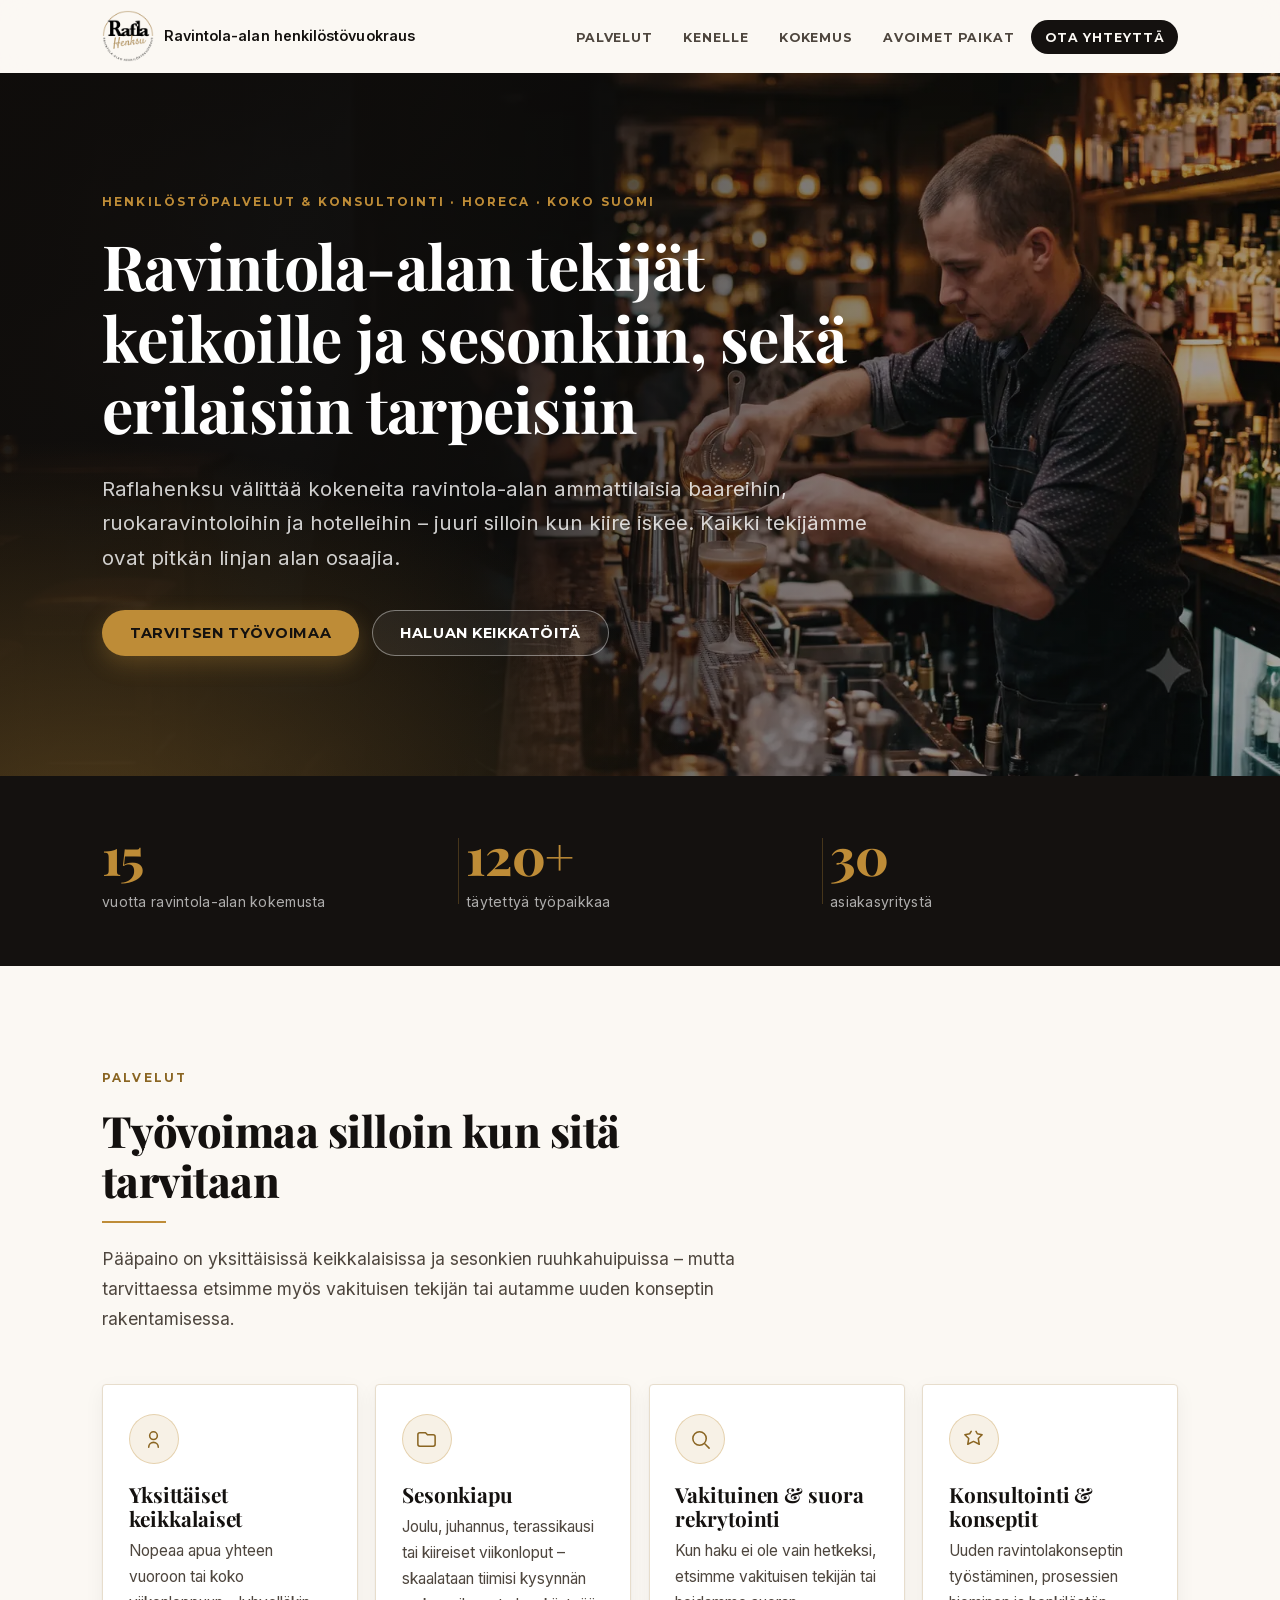
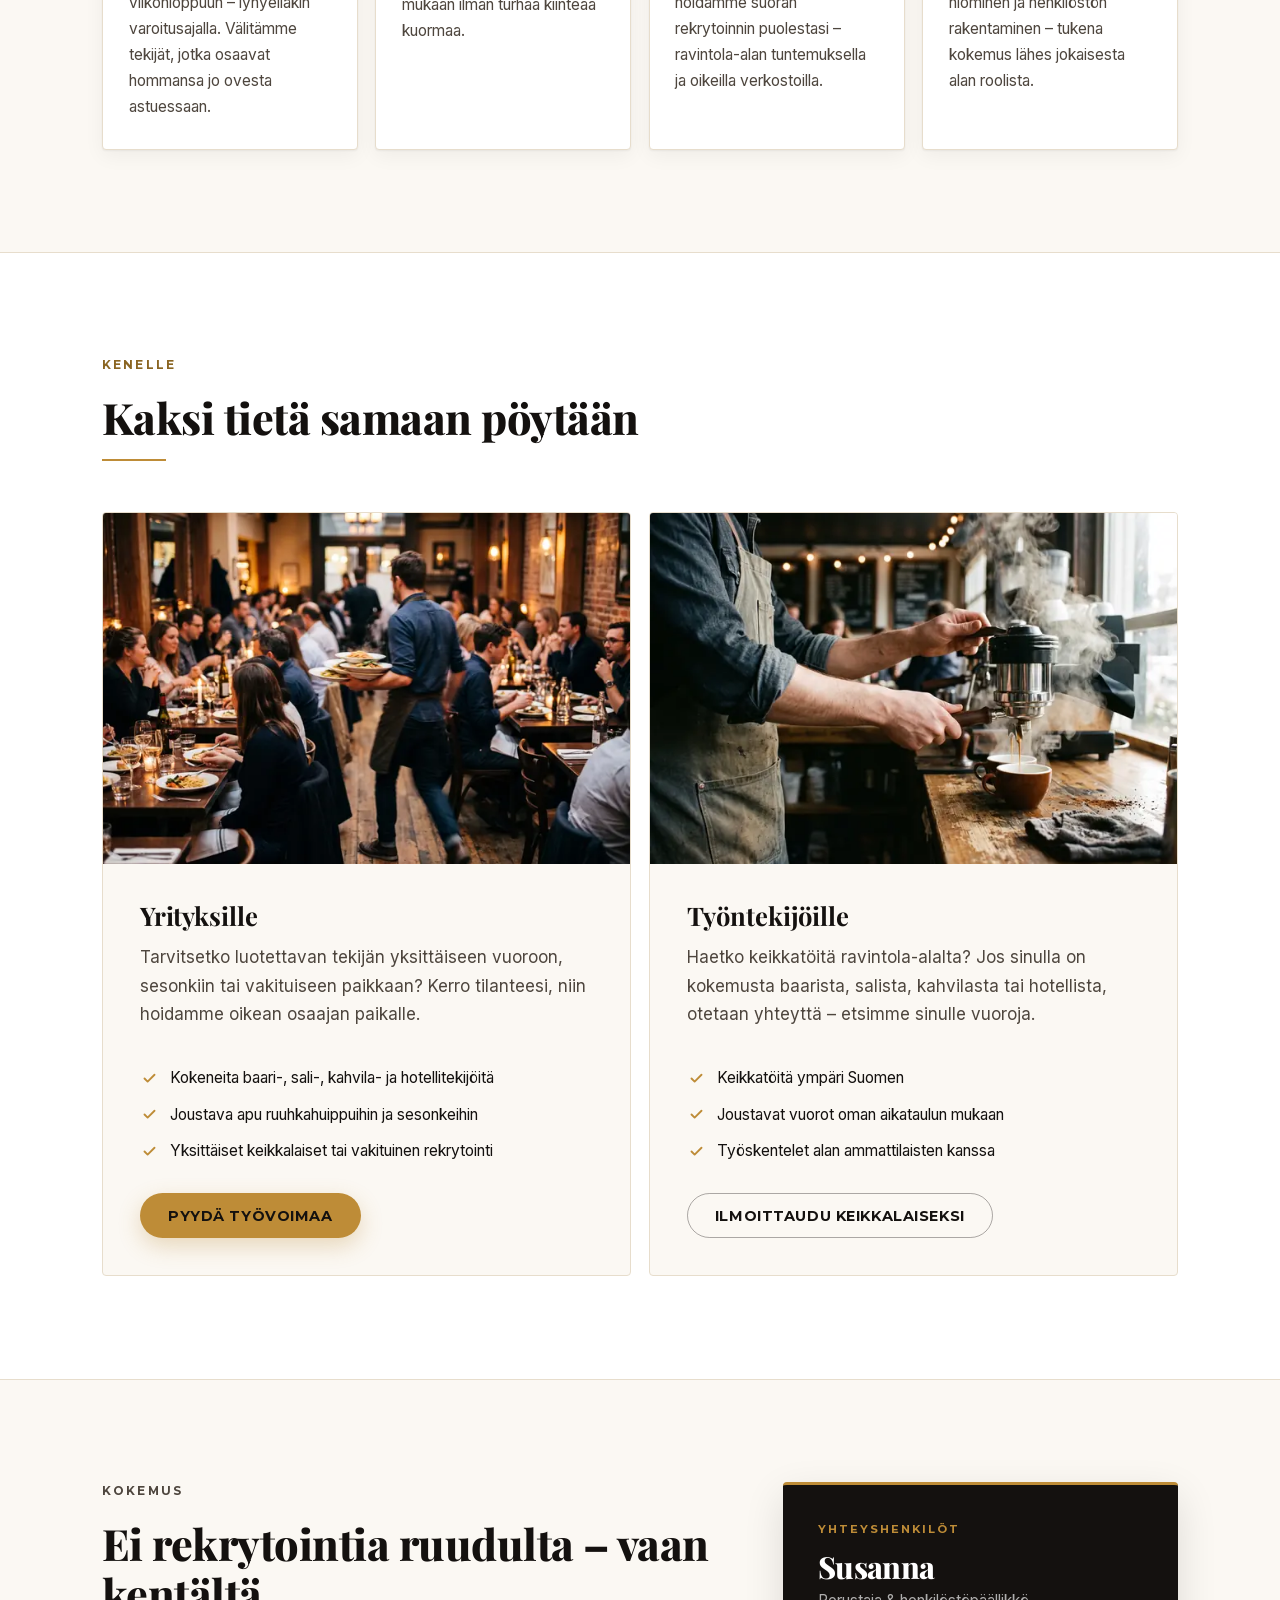
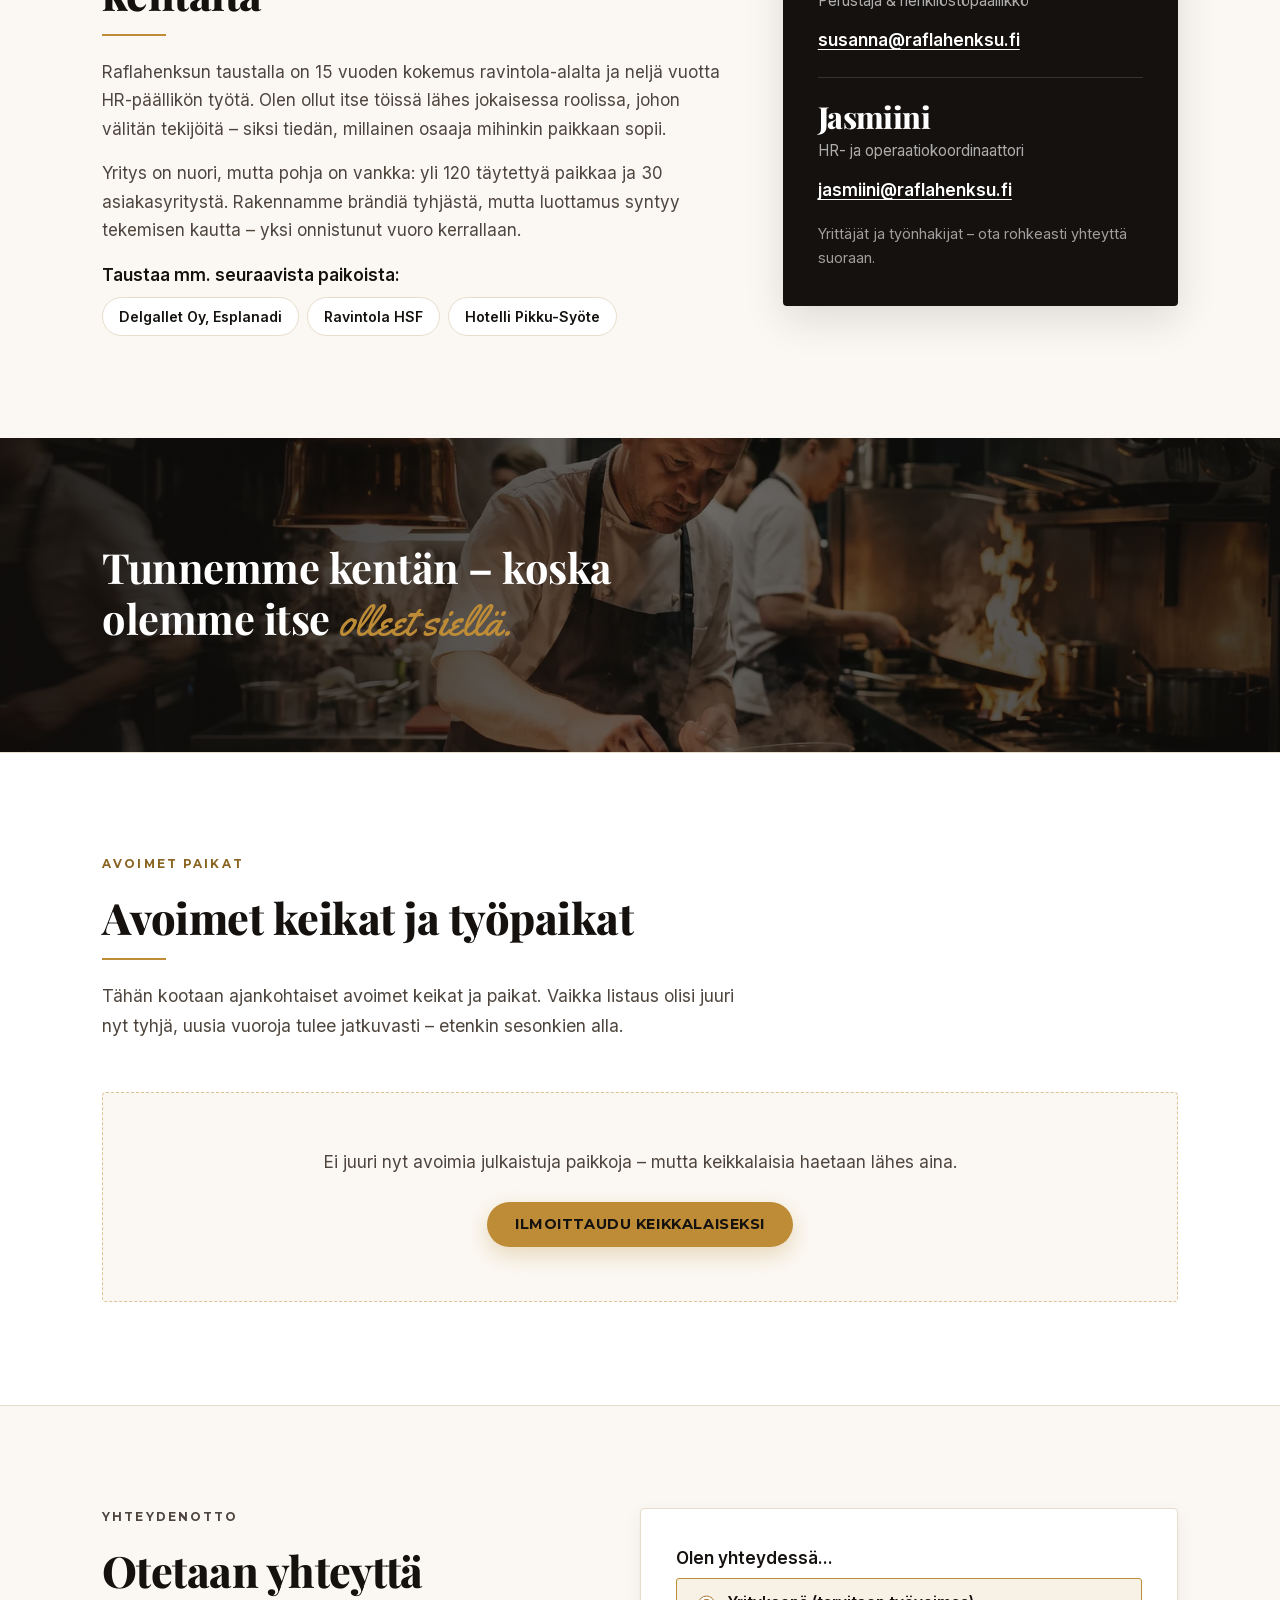
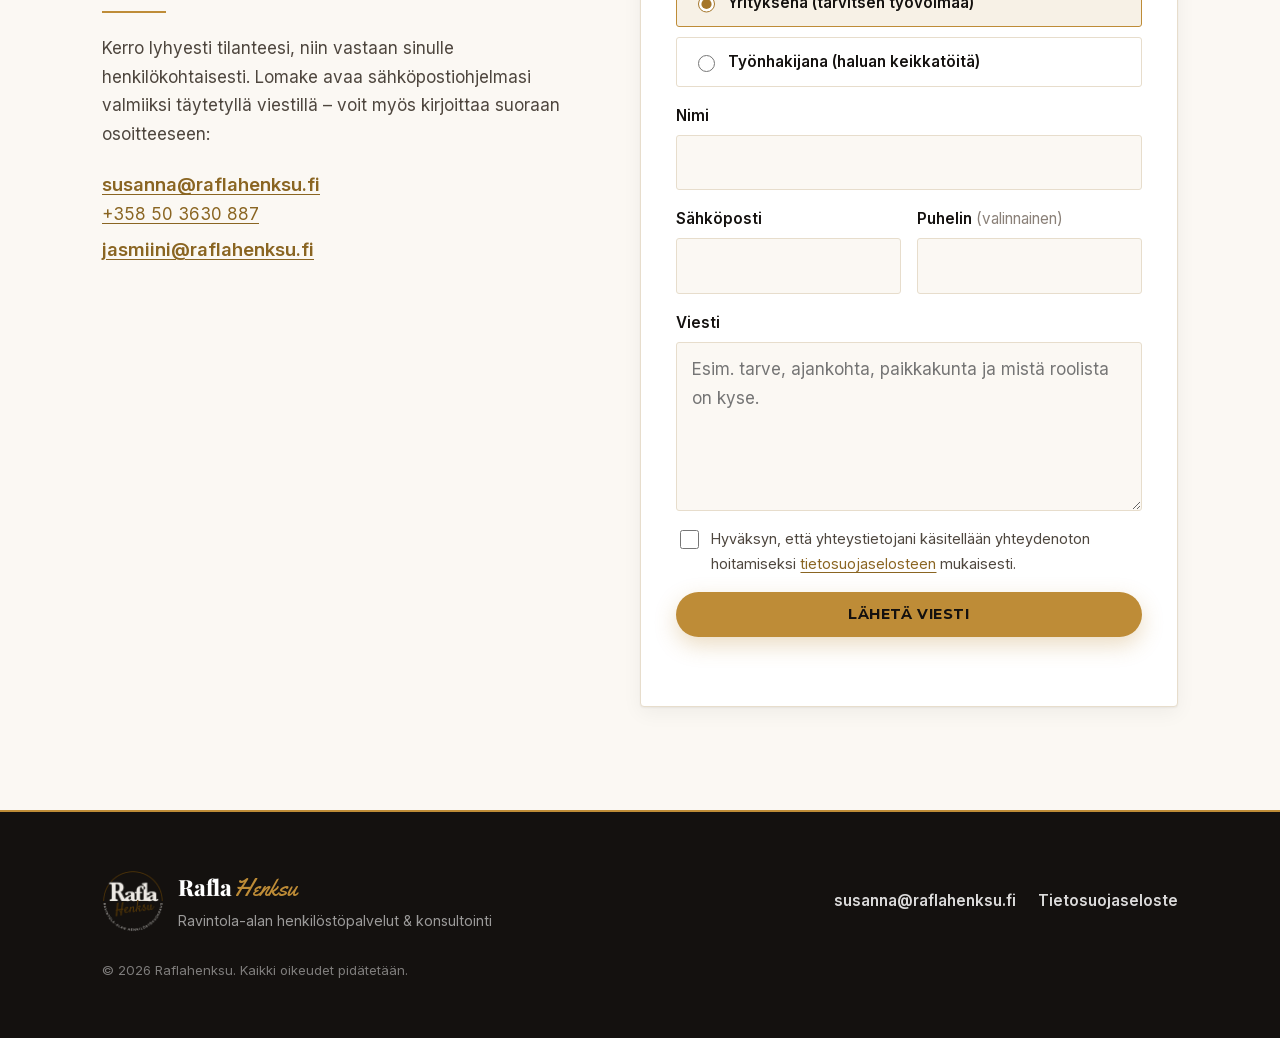
==== index.html @ aa23e07e "Raflahenksu-sivuston ensimmäinen julkaisu Staattinen yhden sivun sivusto: hero, palvelut, kohderyhmä" ====
<!DOCTYPE html>
<html lang="fi" class="no-js">
<head>
  <meta charset="utf-8">
  <meta name="viewport" content="width=device-width, initial-scale=1">
  <title>Raflahenksu – Ravintola-alan henkilöstöpalvelut ja konsultointi</title>
  <meta name="description" content="Raflahenksu välittää kokeneita ravintola-alan keikkalaisia baareihin, ruokaravintoloihin ja hotelleihin ympäri Suomen. Sesonkiapua, rekrytointia ja HORECA-konsultointia.">
  <meta name="theme-color" content="#14110F">
  <meta name="robots" content="noindex,nofollow">
  <link rel="canonical" href="https://raflahenksu.fi/">

  <!-- Open Graph -->
  <meta property="og:type" content="website">
  <meta property="og:locale" content="fi_FI">
  <meta property="og:site_name" content="Raflahenksu">
  <meta property="og:title" content="Raflahenksu – Ravintola-alan henkilöstöpalvelut ja konsultointi">
  <meta property="og:description" content="Kokeneita ravintola-alan keikkalaisia ja sesonkiapua ympäri Suomen. Ota yhteyttä – rakennamme luotettavan tiimin juuri sinun tarpeeseesi.">
  <meta property="og:url" content="https://botanisti.github.io/raflahenksu/">
  <meta property="og:image" content="https://botanisti.github.io/raflahenksu/logo.png">
  <meta property="og:image:alt" content="Raflahenksu-logo">

  <link rel="icon" type="image/png" sizes="64x64" href="favicon-64.png">
  <link rel="apple-touch-icon" href="apple-touch-icon.png">
  <link rel="preload" href="fonts/playfair-display.woff2" as="font" type="font/woff2" crossorigin>
  <link rel="preload" href="fonts/yellowtail-400.woff2" as="font" type="font/woff2" crossorigin>
  <link rel="preload" href="fonts/inter-400.woff2" as="font" type="font/woff2" crossorigin>
  <link rel="preload" as="image" href="img/hero-1600.webp"
        imagesrcset="img/hero-900.webp 900w, img/hero-1600.webp 1600w" imagesizes="100vw">
  <link rel="stylesheet" href="styles.css">

  <!-- Estä animaatioiden "vilkkuminen" ennen JS:n latautumista -->
  <script>document.documentElement.classList.remove('no-js');document.documentElement.classList.add('js');</script>

  <!-- Rakennettu data: hakukoneita varten -->
  <script type="application/ld+json">
  {
    "@context": "https://schema.org",
    "@type": "EmploymentAgency",
    "name": "Raflahenksu",
    "description": "Ravintola-alan henkilöstöpalvelut ja konsultointi. Kokeneita keikkalaisia baareihin, ruokaravintoloihin ja hotelleihin ympäri Suomen.",
    "url": "https://raflahenksu.fi/",
    "logo": "https://raflahenksu.fi/logo.png",
    "image": "https://raflahenksu.fi/logo.png",
    "email": "susanna@raflahenksu.fi",
    "areaServed": { "@type": "Country", "name": "Suomi" },
    "knowsAbout": ["Ravintola-ala", "HORECA", "Henkilöstövuokraus", "Keikkatyö", "Rekrytointi", "Ravintolakonsultointi"]
  }
  </script>
</head>
<body>
  <a class="skip-link" href="#sisalto">Siirry sisältöön</a>

  <header class="site-header" id="top">
    <div class="wrap header-inner">
      <a class="brand" href="#top" aria-label="Raflahenksu – etusivu">
        <img class="brand-logo" src="logo.webp" alt="" width="52" height="52" fetchpriority="high">
        <span class="brand-text" aria-hidden="true">Ravintola-alan henkilöstövuokraus</span>
      </a>

      <nav class="nav" aria-label="Päävalikko">
        <button class="nav-toggle" aria-expanded="false" aria-controls="nav-menu">
          <span class="nav-toggle-bars" aria-hidden="true"></span>
          <span class="visually-hidden">Valikko</span>
        </button>
        <ul class="nav-menu" id="nav-menu">
          <li><a href="#palvelut">Palvelut</a></li>
          <li><a href="#kenelle">Kenelle</a></li>
          <li><a href="#kokemus">Kokemus</a></li>
          <li><a href="#tyopaikat">Avoimet paikat</a></li>
          <li><a class="nav-cta" href="#yhteys">Ota yhteyttä</a></li>
        </ul>
      </nav>
    </div>
  </header>

  <main id="sisalto">

    <!-- HERO -->
    <section class="hero">
      <img class="hero-photo" src="img/hero-1600.webp"
           srcset="img/hero-900.webp 900w, img/hero-1600.webp 1600w" sizes="100vw"
           alt="" width="1600" height="893" fetchpriority="high" decoding="async">
      <div class="hero-scrim" aria-hidden="true"></div>
      <div class="wrap hero-inner">
        <p class="eyebrow reveal">Henkilöstöpalvelut &amp; konsultointi · HORECA · koko Suomi</p>
        <h1 class="hero-title reveal">Ravintola-alan tekijät<br>keikoille ja sesonkiin, sekä <br>erilaisiin tarpeisiin </h1>
        <p class="hero-lead reveal">Raflahenksu välittää kokeneita ravintola-alan ammattilaisia baareihin, ruokaravintoloihin ja hotelleihin – juuri silloin kun kiire iskee. Kaikki tekijämme ovat pitkän linjan alan osaajia.</p>
        <div class="hero-actions reveal">
          <a class="btn btn-primary" href="#yhteys" data-role="yritys">Tarvitsen työvoimaa</a>
          <a class="btn btn-ghost" href="#yhteys" data-role="tekija">Haluan keikkatöitä</a>
        </div>
      </div>
    </section>

    <!-- LUVUT / USKOTTAVUUS -->
    <section class="stats" aria-label="Raflahenksu lukuina">
      <div class="wrap stats-grid">
        <div class="stat reveal">
          <span class="stat-num" data-count="15">15</span>
          <span class="stat-label">vuotta ravintola-alan kokemusta</span>
        </div>
        <div class="stat reveal">
          <span class="stat-num" data-count="120" data-suffix="+">120+</span>
          <span class="stat-label">täytettyä työpaikkaa</span>
        </div>
        <div class="stat reveal">
          <span class="stat-num" data-count="30">30</span>
          <span class="stat-label">asiakasyritystä</span>
        </div>
      </div>
    </section>

    <!-- PALVELUT -->
    <section class="section" id="palvelut">
      <div class="wrap">
        <header class="section-head reveal">
          <p class="eyebrow">Palvelut</p>
          <h2>Työvoimaa silloin kun sitä tarvitaan</h2>
          <p class="section-lead">Pääpaino on yksittäisissä keikkalaisissa ja sesonkien ruuhkahuipuissa – mutta tarvittaessa etsimme myös vakituisen tekijän tai autamme uuden konseptin rakentamisessa.</p>
        </header>

        <div class="cards">
          <article class="card reveal">
            <span class="card-icon" aria-hidden="true">
              <svg viewBox="0 0 24 24" fill="none" stroke="currentColor" stroke-width="1.6" stroke-linecap="round" stroke-linejoin="round"><path d="M17 20a5 5 0 0 0-10 0"/><circle cx="12" cy="8" r="4"/></svg>
            </span>
            <h3>Yksittäiset keikkalaiset</h3>
            <p>Nopeaa apua yhteen vuoroon tai koko viikonloppuun – lyhyelläkin varoitusajalla. Välitämme tekijät, jotka osaavat hommansa jo ovesta astuessaan.</p>
          </article>

          <article class="card reveal">
            <span class="card-icon" aria-hidden="true">
              <svg viewBox="0 0 24 24" fill="none" stroke="currentColor" stroke-width="1.6" stroke-linecap="round" stroke-linejoin="round"><path d="M3 7v10a2 2 0 0 0 2 2h14a2 2 0 0 0 2-2V9a2 2 0 0 0-2-2h-6l-2-2H5a2 2 0 0 0-2 2Z"/></svg>
            </span>
            <h3>Sesonkiapu</h3>
            <p>Joulu, juhannus, terassikausi tai kiireiset viikonloput – skaalataan tiimisi kysynnän mukaan ilman turhaa kiinteää kuormaa.</p>
          </article>

          <article class="card reveal">
            <span class="card-icon" aria-hidden="true">
              <svg viewBox="0 0 24 24" fill="none" stroke="currentColor" stroke-width="1.6" stroke-linecap="round" stroke-linejoin="round"><circle cx="11" cy="11" r="7"/><path d="m21 21-4.3-4.3"/></svg>
            </span>
            <h3>Vakituinen &amp; suora rekrytointi</h3>
            <p>Kun haku ei ole vain hetkeksi, etsimme vakituisen tekijän tai hoidamme suoran rekrytoinnin puolestasi – ravintola-alan tuntemuksella ja oikeilla verkostoilla.</p>
          </article>

          <article class="card reveal">
            <span class="card-icon" aria-hidden="true">
              <svg viewBox="0 0 24 24" fill="none" stroke="currentColor" stroke-width="1.6" stroke-linecap="round" stroke-linejoin="round"><path d="M9.6 3.5 8 6 3 7l4 4-1 6 6-3 6 3-1-6 4-4-5-1-1.4-2.5"/></svg>
            </span>
            <h3>Konsultointi &amp; konseptit</h3>
            <p>Uuden ravintolakonseptin työstäminen, prosessien hiominen ja henkilöstön rakentaminen – tukena kokemus lähes jokaisesta alan roolista.</p>
          </article>
        </div>
      </div>
    </section>

    <!-- KENELLE -->
    <section class="section section-alt" id="kenelle">
      <div class="wrap">
        <header class="section-head reveal">
          <p class="eyebrow">Kenelle</p>
          <h2>Kaksi tietä samaan pöytään</h2>
        </header>

        <div class="split">
          <article class="panel reveal">
            <img class="panel-media" src="img/dining-1080.webp"
                 srcset="img/dining-640.webp 640w, img/dining-1080.webp 1080w"
                 sizes="(min-width:900px) 540px, 100vw"
                 alt="Tarjoilija vie annoksia täydessä ravintolasalissa"
                 width="1080" height="725" loading="lazy" decoding="async">
            <div class="panel-body">
              <h3>Yrityksille</h3>
              <p>Tarvitsetko luotettavan tekijän yksittäiseen vuoroon, sesonkiin tai vakituiseen paikkaan? Kerro tilanteesi, niin hoidamme oikean osaajan paikalle.</p>
              <ul class="ticks">
                <li>Kokeneita baari-, sali-, kahvila- ja hotellitekijöitä</li>
                <li>Joustava apu ruuhkahuippuihin ja sesonkeihin</li>
                <li>Yksittäiset keikkalaiset tai vakituinen rekrytointi</li>
              </ul>
              <a class="btn btn-primary" href="#yhteys" data-role="yritys">Pyydä työvoimaa</a>
            </div>
          </article>

          <article class="panel reveal">
            <img class="panel-media" src="img/cafe-1080.webp"
                 srcset="img/cafe-640.webp 640w, img/cafe-1080.webp 1080w"
                 sizes="(min-width:900px) 540px, 100vw"
                 alt="Barista valmistaa espressoa kahvilan tiskillä"
                 width="1080" height="725" loading="lazy" decoding="async">
            <div class="panel-body">
              <h3>Työntekijöille</h3>
              <p>Haetko keikkatöitä ravintola-alalta? Jos sinulla on kokemusta baarista, salista, kahvilasta tai hotellista, otetaan yhteyttä – etsimme sinulle vuoroja.</p>
              <ul class="ticks">
                <li>Keikkatöitä ympäri Suomen</li>
                <li>Joustavat vuorot oman aikataulun mukaan</li>
                <li>Työskentelet alan ammattilaisten kanssa</li>
              </ul>
              <a class="btn btn-outline" href="#yhteys" data-role="tekija">Ilmoittaudu keikkalaiseksi</a>
            </div>
          </article>
        </div>
      </div>
    </section>

    <!-- KOKEMUS / USKOTTAVUUS -->
    <section class="section" id="kokemus">
      <div class="wrap">
        <div class="about">
          <div class="about-text reveal">
            <p class="eyebrow">Kokemus</p>
            <h2>Ei rekrytointia ruudulta – vaan kentältä</h2>
            <p>Raflahenksun taustalla on 15 vuoden kokemus ravintola-alalta ja neljä vuotta HR-päällikön työtä. Olen ollut itse töissä lähes jokaisessa roolissa, johon välitän tekijöitä – siksi tiedän, millainen osaaja mihinkin paikkaan sopii.</p>
            <p>Yritys on nuori, mutta pohja on vankka: yli 120 täytettyä paikkaa ja 30 asiakasyritystä. Rakennamme brändiä tyhjästä, mutta luottamus syntyy tekemisen kautta – yksi onnistunut vuoro kerrallaan.</p>
            <p class="about-ref">Taustaa mm. seuraavista paikoista:</p>
            <ul class="refs">
              <li>Delgallet Oy, Esplanadi</li>
              <li>Ravintola HSF</li>
              <li>Hotelli Pikku-Syöte</li>
            </ul>
          </div>

          <aside class="about-card reveal">
            <p class="about-card-kicker">Yhteyshenkilöt</p>
            <div class="about-person">
              <p class="about-card-name">Susanna</p>
              <p class="about-card-role">Perustaja &amp; henkilöstöpäällikkö</p>
              <a class="about-card-mail" href="mailto:susanna@raflahenksu.fi">susanna@raflahenksu.fi</a>
            </div>
            <div class="about-person">
              <p class="about-card-name">Jasmiini</p>
              <p class="about-card-role">HR- ja operaatiokoordinaattori</p>
              <a class="about-card-mail" href="mailto:jasmiini@raflahenksu.fi">jasmiini@raflahenksu.fi</a>
            </div>
            <p class="about-card-note">Yrittäjät ja työnhakijat – ota rohkeasti yhteyttä suoraan.</p>
          </aside>
        </div>
      </div>
    </section>

    <!-- KEITTIÖ-KAISTALE -->
    <section class="band" aria-label="Raflahenksu – kentän tuntemus">
      <img class="band-media" src="img/kitchen-1600.webp"
           srcset="img/kitchen-1024.webp 1024w, img/kitchen-1600.webp 1600w" sizes="100vw"
           alt="Kokki viimeistelee annosta ravintolan keittiössä"
           width="1600" height="893" loading="lazy" decoding="async">
      <div class="band-scrim" aria-hidden="true"></div>
      <div class="wrap band-inner reveal">
        <p class="band-text">Tunnemme kentän – koska olemme itse <span>olleet siellä.</span></p>
      </div>
    </section>

    <!-- AVOIMET PAIKAT -->
    <section class="section section-alt" id="tyopaikat">
      <div class="wrap">
        <header class="section-head reveal">
          <p class="eyebrow">Avoimet paikat</p>
          <h2>Avoimet keikat ja työpaikat</h2>
          <p class="section-lead">Tähän kootaan ajankohtaiset avoimet keikat ja paikat. Vaikka listaus olisi juuri nyt tyhjä, uusia vuoroja tulee jatkuvasti – etenkin sesonkien alla.</p>
        </header>

        <div class="jobs reveal">
          <!-- Lisää avoimet paikat tähän .job-korteilla, esim: -->
          <!--
          <article class="job">
            <div>
              <h3 class="job-title">Baarimikko – viikonloppu</h3>
              <p class="job-meta">Helsinki · Keikka · Heti</p>
            </div>
            <a class="btn btn-outline btn-sm" href="#yhteys" data-role="tekija" data-job="Baarimikko – viikonloppu">Hae paikkaa</a>
          </article>
          -->
          <div class="jobs-empty">
            <p>Ei juuri nyt avoimia julkaistuja paikkoja – mutta keikkalaisia haetaan lähes aina.</p>
            <a class="btn btn-primary" href="#yhteys" data-role="tekija">Ilmoittaudu keikkalaiseksi</a>
          </div>
        </div>
      </div>
    </section>

    <!-- YHTEYDENOTTO -->
    <section class="section" id="yhteys">
      <div class="wrap">
        <div class="contact">
          <div class="contact-intro reveal">
            <p class="eyebrow">Yhteydenotto</p>
            <h2>Otetaan yhteyttä</h2>
            <p>Kerro lyhyesti tilanteesi, niin vastaan sinulle henkilökohtaisesti. Lomake avaa sähköpostiohjelmasi valmiiksi täytetyllä viestillä – voit myös kirjoittaa suoraan osoitteeseen:</p>
            <a class="contact-mail" href="mailto:susanna@raflahenksu.fi">susanna@raflahenksu.fi</a><br> <a href="tel:+358401234567">+358 50 3630 887</a> <br>
            <a class="contact-mail" href="mailto:jasmiini@raflahenksu.fi">jasmiini@raflahenksu.fi</a>
          </div>

          <form class="contact-form reveal" id="contact-form" novalidate>
            <fieldset class="role-select">
              <legend>Olen yhteydessä...</legend>
              <label class="chip">
                <input type="radio" name="role" value="yritys" checked>
                <span>Yrityksenä (tarvitsen työvoimaa)</span>
              </label>
              <label class="chip">
                <input type="radio" name="role" value="tekija">
                <span>Työnhakijana (haluan keikkatöitä)</span>
              </label>
            </fieldset>

            <div class="field">
              <label for="name">Nimi</label>
              <input type="text" id="name" name="name" autocomplete="name" required>
            </div>

            <div class="field-row">
              <div class="field">
                <label for="email">Sähköposti</label>
                <input type="email" id="email" name="email" autocomplete="email" required>
              </div>
              <div class="field">
                <label for="phone">Puhelin <span class="opt">(valinnainen)</span></label>
                <input type="tel" id="phone" name="phone" autocomplete="tel">
              </div>
            </div>

            <div class="field">
              <label for="message">Viesti</label>
              <textarea id="message" name="message" rows="5" required placeholder="Esim. tarve, ajankohta, paikkakunta ja mistä roolista on kyse."></textarea>
            </div>

            <label class="consent">
              <input type="checkbox" id="consent" name="consent" required>
              <span>Hyväksyn, että yhteystietojani käsitellään yhteydenoton hoitamiseksi <a href="tietosuoja.html">tietosuojaselosteen</a> mukaisesti.</span>
            </label>

            <button type="submit" class="btn btn-primary btn-block">Lähetä viesti</button>
            <p class="form-note" id="form-note" role="status" aria-live="polite"></p>
          </form>
        </div>
      </div>
    </section>
  </main>

  <footer class="site-footer">
    <div class="wrap footer-inner">
      <div class="footer-brand">
        <img class="footer-logo" src="logo-light.webp" alt="" width="62" height="62" loading="lazy">
        <div>
          <p class="footer-name"><span class="brand-rafla">Rafla</span><span class="brand-henksu">Henksu</span></p>
          <p class="footer-tag">Ravintola-alan henkilöstöpalvelut &amp; konsultointi</p>
        </div>
      </div>
      <div class="footer-links">
        <a href="mailto:susanna@raflahenksu.fi">susanna@raflahenksu.fi</a>
        <a href="tietosuoja.html">Tietosuojaseloste</a>
      </div>
      <p class="footer-copy">© <span id="year">2026</span> Raflahenksu. Kaikki oikeudet pidätetään.</p>
    </div>
  </footer>

  <script src="script.js" defer></script>

  <!-- Cloudflare Web Analytics (evästeetön, yksityisyyttä kunnioittava).
       Ota käyttöön: korvaa TOKEN oikealla tunnisteella Cloudflaren hallinnasta,
       ja poista kommenttimerkit. Jos sivusto on CF-proxyn takana, voit myös
       kytkeä automaattisen injektoinnin päälle, jolloin tätä ei tarvita. -->
  <!--
  <script defer src="https://static.cloudflareinsights.com/beacon.min.js"
          data-cf-beacon='{"token": "TOKEN"}'></script>
  -->
</body>
</html>
---- styles.css ----
/* =========================================================
   Raflahenksu – tyylit
   Ilme: logon mukainen — kulta, syvä musta, lämmin luonnonvalkoinen
   Mobiili ensin · ei ulkoisia riippuvuuksia · nopea latautua
   ========================================================= */

/* ---- Itse-hostatut fontit (ei ulkoisia pyyntöjä, GDPR-ystävällinen) ---- */
@font-face{font-family:'Inter';font-style:normal;font-weight:400;font-display:swap;src:url('fonts/inter-400.woff2') format('woff2');}
@font-face{font-family:'Inter';font-style:normal;font-weight:600;font-display:swap;src:url('fonts/inter-600.woff2') format('woff2');}
@font-face{font-family:'Montserrat';font-style:normal;font-weight:700;font-display:swap;src:url('fonts/montserrat-700.woff2') format('woff2');}
@font-face{font-family:'Montserrat';font-style:normal;font-weight:800;font-display:swap;src:url('fonts/montserrat-800.woff2') format('woff2');}
/* Logon "Rafla" – korkeakontrastinen antiikva */
@font-face{font-family:'Playfair Display';font-style:normal;font-weight:400 900;font-display:swap;src:url('fonts/playfair-display.woff2') format('woff2');}
/* Logon "Henksu" – siveltimenveto */
@font-face{font-family:'Yellowtail';font-style:normal;font-weight:400;font-display:swap;src:url('fonts/yellowtail-400.woff2') format('woff2');}

:root {
  /* Brändipaletti – poimittu suoraan logosta */
  --bg: #FBF8F3;          /* lämmin luonnonvalkoinen */
  --bg-deep: #F4EEE3;     /* pehmeä hiekka */
  --surface: #FFFFFF;
  --ink: #14110F;         /* logon syvä musta */
  --ink-soft: #4E463E;
  --muted: #8A8078;
  --line: #E7DDCC;
  --gold: #BE8C37;        /* logon kulta */
  --gold-deep: #A5762A;
  --gold-ink: #8A6522;    /* tumma kulta – tekstille vaalealla */
  --gold-tint: rgba(190, 140, 55, .12);
  --charcoal: #14110F;    /* tummat osiot */
  --charcoal-2: #1E1915;

  --radius: 4px;
  --radius-sm: 3px;
  --btn-radius: 999px;    /* logon kaaren pyöreys */
  --shadow-sm: 0 1px 2px rgba(20, 17, 15, .05), 0 6px 20px rgba(20, 17, 15, .05);
  --shadow-md: 0 14px 40px rgba(20, 17, 15, .12);

  --wrap: 1140px;
  --pad: clamp(1.1rem, 4vw, 2rem);
  --section-y: clamp(3.6rem, 8vw, 6.5rem);

  --font-body: 'Inter', -apple-system, BlinkMacSystemFont, "Segoe UI", Roboto, "Helvetica Neue", Arial, sans-serif;
  --font-display: 'Playfair Display', Georgia, 'Times New Roman', serif;
  --font-label: 'Montserrat', var(--font-body);
  --font-script: 'Yellowtail', 'Segoe Script', cursive;
}

/* ---------- Perusta ---------- */
*, *::before, *::after { box-sizing: border-box; }

html { -webkit-text-size-adjust: 100%; scroll-behavior: smooth; }
@media (prefers-reduced-motion: reduce) { html { scroll-behavior: auto; } }

body {
  margin: 0;
  font-family: var(--font-body);
  color: var(--ink);
  background: var(--bg);
  line-height: 1.68;
  font-size: 1.0625rem;
  -webkit-font-smoothing: antialiased;
  text-rendering: optimizeLegibility;
}

img, svg { max-width: 100%; display: block; }

h1, h2, h3 { font-family: var(--font-display); line-height: 1.14; letter-spacing: -.012em; margin: 0 0 .5em; font-weight: 800; }
h1 { font-size: clamp(2.2rem, 6.2vw, 3.9rem); }
h2 { font-size: clamp(1.8rem, 4.2vw, 2.7rem); }
h3 { font-size: 1.3rem; font-weight: 700; letter-spacing: -.005em; }
p { margin: 0 0 1rem; }

a { color: var(--gold-ink); text-decoration-thickness: 1px; text-underline-offset: 3px; }
a:hover { color: var(--gold-deep); }

.wrap { width: 100%; max-width: var(--wrap); margin-inline: auto; padding-inline: var(--pad); }

.visually-hidden {
  position: absolute; width: 1px; height: 1px; padding: 0; margin: -1px;
  overflow: hidden; clip: rect(0 0 0 0); white-space: nowrap; border: 0;
}

.skip-link {
  position: absolute; left: 1rem; top: -3rem; z-index: 100;
  background: var(--ink); color: #fff; padding: .6rem 1rem; border-radius: var(--radius-sm);
  transition: top .2s ease;
}
.skip-link:focus { top: 1rem; }

:focus-visible { outline: 2px solid var(--gold); outline-offset: 3px; border-radius: 2px; }

/* ---------- Napit ---------- */
.btn {
  display: inline-flex; align-items: center; justify-content: center; gap: .5rem;
  padding: .9rem 1.7rem; border-radius: var(--btn-radius);
  font-family: var(--font-label); font-weight: 700; font-size: .9rem; line-height: 1;
  letter-spacing: .04em; text-transform: uppercase;
  text-decoration: none; cursor: pointer; border: 1.5px solid transparent;
  transition: transform .15s ease, background-color .15s ease, box-shadow .15s ease, color .15s ease, border-color .15s ease;
  white-space: nowrap;
}
.btn:hover { transform: translateY(-2px); }
.btn:active { transform: translateY(0); }

/* Kulta + syvä musta teksti = logon oma kontrasti */
.btn-primary { background: var(--gold); color: var(--ink); box-shadow: 0 8px 22px rgba(190, 140, 55, .3); }
.btn-primary:hover { background: var(--gold-deep); color: #fff; }

.btn-outline { background: transparent; color: var(--ink); border-color: rgba(20,17,15,.35); }
.btn-outline:hover { background: var(--ink); color: var(--bg); border-color: var(--ink); }

.btn-ghost { background: rgba(255,255,255,.06); color: #fff; border-color: rgba(255,255,255,.4); }
.btn-ghost:hover { background: rgba(255,255,255,.14); border-color: #fff; }

.btn-block { width: 100%; }
.btn-sm { padding: .65rem 1.2rem; font-size: .8rem; }

/* ---------- Header ---------- */
.site-header {
  position: sticky; top: 0; z-index: 50;
  background: rgba(251, 248, 243, .88);
  backdrop-filter: saturate(150%) blur(12px);
  -webkit-backdrop-filter: saturate(150%) blur(12px);
  border-bottom: 1px solid transparent;
  transition: border-color .2s ease, box-shadow .2s ease;
}
.site-header.scrolled { border-bottom-color: rgba(190,140,55,.35); box-shadow: var(--shadow-sm); }

.header-inner { display: flex; align-items: center; justify-content: space-between; min-height: 72px; gap: 1rem; }

.brand { display: inline-flex; align-items: center; gap: .6rem; text-decoration: none; color: var(--ink); }
.brand-logo { width: auto; height: 52px; display: block; }
.brand-text {
  font-family: var(--font-body); font-weight: 600; font-size: .9rem;
  color: var(--ink); line-height: 1.25; letter-spacing: .005em;
}
.brand-rafla {
  font-family: var(--font-display); font-weight: 800; font-size: 1.4rem;
  letter-spacing: -.015em; color: var(--ink);
}
.brand-henksu {
  font-family: var(--font-script); font-weight: 400; font-size: 1.5rem;
  color: var(--gold); line-height: 1;
}

.nav-menu { list-style: none; display: flex; align-items: center; gap: .2rem; margin: 0; padding: 0; }
.nav-menu a {
  color: var(--ink-soft); text-decoration: none;
  font-family: var(--font-label); font-weight: 700; font-size: .78rem;
  letter-spacing: .07em; text-transform: uppercase;
  padding: .6rem .85rem; border-radius: var(--btn-radius);
  transition: color .15s ease, background-color .15s ease;
}
.nav-menu a:hover { color: var(--ink); background: var(--gold-tint); }
.nav-menu .nav-cta { background: var(--ink); color: var(--bg); }
.nav-menu .nav-cta:hover { background: var(--gold); color: var(--ink); }

.nav-toggle { display: none; }

/* ---------- Hero ---------- */
.hero { position: relative; color: #fff; overflow: hidden; isolation: isolate; background: var(--charcoal); }
.hero-photo {
  position: absolute; inset: 0; width: 100%; height: 100%;
  object-fit: cover; object-position: 66% center; z-index: -2;
  filter: saturate(.82) contrast(1.02);
}
.hero-scrim {
  position: absolute; inset: 0; z-index: -1;
  background:
    radial-gradient(80% 90% at 6% 108%, rgba(190,140,55,.34), transparent 62%),
    linear-gradient(95deg, rgba(16,13,11,.95) 0%, rgba(16,13,11,.86) 34%, rgba(16,13,11,.5) 64%, rgba(16,13,11,.36) 100%);
}
.hero-inner { position: relative; padding-block: clamp(3.8rem, 12vw, 7.5rem); }
/* teksti pysyy 840px:n mittaisena, mutta lukittuu sivun vasempaan reunaviivaan (ei keskitetty omaksi palstakseen) */
.hero-inner > * { max-width: 840px; }
@media (max-width: 720px) {
  .hero-photo { object-position: 62% center; }
  .hero-scrim { background:
    radial-gradient(90% 80% at 6% 110%, rgba(190,140,55,.30), transparent 64%),
    linear-gradient(180deg, rgba(16,13,11,.74), rgba(16,13,11,.9)); }
}
.hero-title { color: #fff; margin-bottom: .45em; font-weight: 700; }
.hero-title em { font-family: var(--font-script); font-style: normal; font-weight: 400; color: var(--gold); letter-spacing: 0; }
.hero-lead { font-size: clamp(1.05rem, 2.4vw, 1.28rem); color: rgba(255,255,255,.8); max-width: 60ch; }
.hero-actions { display: flex; flex-wrap: wrap; gap: .8rem; margin-top: 2.2rem; }

.eyebrow {
  font-family: var(--font-label);
  text-transform: uppercase; letter-spacing: .18em; font-size: .74rem; font-weight: 700;
  color: var(--gold-ink); margin: 0 0 1.1rem;
}
.hero .eyebrow, .band .eyebrow { color: var(--gold); }

/* ---------- Luvut ---------- */
.stats { background: var(--charcoal); color: #fff; }
.stats-grid {
  display: grid; grid-template-columns: repeat(2, 1fr); gap: 1.8rem 1rem;
  padding-block: clamp(2.4rem, 6vw, 3.4rem);
}
/* pariton viimeinen luku venyy koko riville, jotta se ei jää vasempaan reunaan */
.stat:last-child:nth-child(odd) { grid-column: 1 / -1; }
.stat { text-align: left; position: relative; }
.stat-num {
  display: block; font-family: var(--font-display); font-size: clamp(2.4rem, 6.4vw, 3.2rem);
  font-weight: 800; letter-spacing: -.02em; color: var(--gold); line-height: 1;
}
.stat-label {
  display: block; margin-top: .7rem; color: rgba(255,255,255,.66);
  font-size: .88rem; line-height: 1.4; letter-spacing: .02em;
}

/* ---------- Sektiot ---------- */
.section { padding-block: var(--section-y); scroll-margin-top: 88px; }
.section-alt { background: var(--surface); border-block: 1px solid var(--line); }

.section-head { max-width: 660px; margin-bottom: clamp(2.2rem, 5vw, 3.2rem); }
.section-lead { color: var(--ink-soft); font-size: 1.1rem; }

/* Kultainen viiva otsikoihin – logon kaaren kaiku */
.section h2::after {
  content: ""; display: block; width: 64px; height: 2px; margin-top: 1rem;
  background: var(--gold);
}
.about-card h2::after, .stat h2::after { content: none; }

/* ---------- Kortit ---------- */
.cards { display: grid; grid-template-columns: 1fr; gap: 1.1rem; }
.card {
  background: var(--surface); border: 1px solid var(--line); border-radius: var(--radius);
  padding: 1.8rem 1.6rem; box-shadow: var(--shadow-sm);
  transition: transform .2s ease, box-shadow .2s ease, border-color .2s ease;
}
.card:hover { transform: translateY(-4px); box-shadow: var(--shadow-md); border-color: rgba(190,140,55,.5); }
.card h3 { margin-bottom: .45rem; }
.card p { color: var(--ink-soft); margin: 0; font-size: .97rem; }
.card-icon {
  display: grid; place-items: center; width: 50px; height: 50px; margin-bottom: 1.2rem;
  border-radius: 999px; background: var(--gold-tint); color: var(--gold-ink);
  border: 1px solid rgba(190,140,55,.32);
}
.card-icon svg { width: 23px; height: 23px; }

/* ---------- Kenelle (split) ---------- */
.split { display: grid; grid-template-columns: 1fr; gap: 1.1rem; }
.panel {
  background: var(--bg); border: 1px solid var(--line); border-radius: var(--radius);
  overflow: hidden; display: flex; flex-direction: column;
}
.panel-media { width: 100%; height: auto; aspect-ratio: 3 / 2; object-fit: cover; display: block; }
/* mobiilissa matalampi kuva, ettei se vie koko ruutua */
@media (max-width: 720px) { .panel-media { aspect-ratio: 16 / 9; } }
.panel-body { padding: clamp(1.6rem, 4vw, 2.3rem); display: flex; flex-direction: column; flex: 1; }
.panel-body .btn { align-self: flex-start; margin-top: auto; }
.section-alt .panel { background: var(--bg); }
.panel h3 { font-size: 1.6rem; }
.panel-body > p { color: var(--ink-soft); }
.ticks { list-style: none; margin: 1.3rem 0 1.8rem; padding: 0; display: grid; gap: .65rem; }
.ticks li { position: relative; padding-left: 1.9rem; color: var(--ink); font-size: .97rem; }
.ticks li::before {
  content: ""; position: absolute; left: 0; top: .18rem; width: 1.25rem; height: 1.25rem;
  background: var(--gold);
  -webkit-mask: no-repeat center / 76% url('data:image/svg+xml;utf8,<svg xmlns="http://www.w3.org/2000/svg" viewBox="0 0 24 24" fill="none" stroke="white" stroke-width="3" stroke-linecap="round" stroke-linejoin="round"><path d="M20 6 9 17l-5-5"/></svg>');
  mask: no-repeat center / 76% url('data:image/svg+xml;utf8,<svg xmlns="http://www.w3.org/2000/svg" viewBox="0 0 24 24" fill="none" stroke="white" stroke-width="3" stroke-linecap="round" stroke-linejoin="round"><path d="M20 6 9 17l-5-5"/></svg>');
  border-radius: 999px;
}

/* ---------- Kuvakaistale (band) ---------- */
.band { position: relative; overflow: hidden; isolation: isolate; color: #fff; }
.band-media { position: absolute; inset: 0; width: 100%; height: 100%; object-fit: cover; object-position: center; z-index: -2; filter: saturate(.8); }
.band-scrim {
  position: absolute; inset: 0; z-index: -1;
  background: linear-gradient(90deg, rgba(16,13,11,.9), rgba(16,13,11,.6) 55%, rgba(16,13,11,.8));
}
.band-inner { padding-block: clamp(3.6rem, 10vw, 6.5rem); }
.band-text {
  font-family: var(--font-display); font-weight: 700; margin: 0;
  font-size: clamp(1.6rem, 4.2vw, 2.6rem); line-height: 1.22; letter-spacing: -.012em; max-width: 24ch;
}
.band-text span { font-family: var(--font-script); font-weight: 400; color: var(--gold); letter-spacing: 0; }

/* ---------- Kokemus / about ---------- */
.about { display: grid; grid-template-columns: 1fr; gap: 1.8rem; align-items: start; }
.about-text p { color: var(--ink-soft); }
.about-ref { color: var(--ink) !important; font-weight: 650; margin-bottom: .5rem; }
.refs { list-style: none; padding: 0; margin: 0; display: flex; flex-wrap: wrap; gap: .5rem; }
.refs li {
  background: var(--surface); border: 1px solid var(--line); border-radius: var(--btn-radius);
  padding: .4rem 1rem; font-size: .88rem; font-weight: 600; color: var(--ink);
}
.about-card {
  background: var(--charcoal); color: #fff; border-radius: var(--radius);
  padding: clamp(1.8rem, 4vw, 2.2rem); box-shadow: var(--shadow-md);
  border-top: 3px solid var(--gold);
}
.about-card-kicker { font-family: var(--font-label); text-transform: uppercase; letter-spacing: .18em; font-size: .7rem; font-weight: 700; color: var(--gold); margin: 0 0 .7rem; }
.about-card-name { font-family: var(--font-display); font-size: 1.9rem; font-weight: 800; margin: 0; letter-spacing: -.02em; line-height: 1.1; }
.about-card-role { color: rgba(255,255,255,.66); margin: .3rem 0 .75rem; font-size: .95rem; }
.about-person + .about-person {
  margin-top: 1.4rem; padding-top: 1.4rem; border-top: 1px solid rgba(255,255,255,.14);
}
.about-card-mail { display: inline-block; color: #fff; font-weight: 650; word-break: break-word; }
.about-card-mail:hover { color: var(--gold); }
.about-card-note { color: rgba(255,255,255,.6); font-size: .9rem; margin: 1.1rem 0 0; }

/* ---------- Työpaikat ---------- */
.jobs { display: grid; gap: .9rem; }
.job {
  display: flex; align-items: center; justify-content: space-between; gap: 1rem; flex-wrap: wrap;
  background: var(--bg); border: 1px solid var(--line); border-left: 3px solid var(--gold);
  border-radius: var(--radius); padding: 1.3rem 1.5rem;
}
.job-title { margin: 0; font-size: 1.25rem; }
.job-meta { margin: .2rem 0 0; color: var(--muted); font-size: .88rem; letter-spacing: .02em; }
.jobs-empty {
  text-align: center; background: var(--bg); border: 1px dashed rgba(190,140,55,.5); border-radius: var(--radius);
  padding: clamp(2.2rem, 6vw, 3.4rem);
}
.jobs-empty p { color: var(--ink-soft); font-size: 1.08rem; margin-bottom: 1.6rem; }

/* ---------- Yhteydenotto ---------- */
.contact { display: grid; grid-template-columns: 1fr; gap: 2rem; }
.contact-intro p { color: var(--ink-soft); }
.contact-mail { display: inline-block; font-size: 1.15rem; font-weight: 700; margin-top: .3rem; word-break: break-word; }

.contact-form {
  background: var(--surface); border: 1px solid var(--line); border-radius: var(--radius);
  padding: clamp(1.5rem, 4vw, 2.2rem); box-shadow: var(--shadow-sm); display: grid; gap: 1rem;
}
.role-select { border: 0; padding: 0; margin: 0; display: grid; gap: .6rem; }
.role-select legend { font-weight: 650; padding: 0; margin-bottom: .3rem; }
.chip { display: flex; align-items: center; gap: .6rem; border: 1.5px solid var(--line); border-radius: var(--radius-sm); padding: .7rem 1rem; cursor: pointer; font-size: .95rem; transition: border-color .15s, background-color .15s; }
.chip:has(input:checked) { border-color: var(--gold); background: var(--gold-tint); }
.chip input { accent-color: var(--gold-deep); width: 1.1rem; height: 1.1rem; }

.field { display: grid; gap: .4rem; }
.field-row { display: grid; grid-template-columns: 1fr; gap: 1rem; }
label { font-weight: 600; font-size: .95rem; }
.opt { color: var(--muted); font-weight: 500; }
input, textarea {
  font: inherit; color: var(--ink); background: var(--bg);
  border: 1.5px solid var(--line); border-radius: var(--radius-sm); padding: .78rem .95rem; width: 100%;
  transition: border-color .15s ease, box-shadow .15s ease;
}
input:focus, textarea:focus { outline: none; border-color: var(--gold); box-shadow: 0 0 0 3px rgba(190,140,55,.2); }
textarea { resize: vertical; }
input[aria-invalid="true"], textarea[aria-invalid="true"] { border-color: #b03a2e; }

.consent { display: flex; gap: .6rem; align-items: flex-start; font-weight: 500; font-size: .9rem; color: var(--ink-soft); }
.consent input { width: 1.2rem; height: 1.2rem; margin-top: .15rem; accent-color: var(--gold-deep); flex: 0 0 auto; }

.form-note { margin: 0; font-size: .95rem; min-height: 1.2em; }
.form-note.ok { color: #1f7a4d; }
.form-note.err { color: #b03a2e; }

/* ---------- Footer ---------- */
.site-footer { background: var(--charcoal); color: #fff; padding-block: clamp(2.6rem, 6vw, 3.6rem); border-top: 2px solid var(--gold); }
.footer-inner { display: grid; gap: 1.6rem; }
.footer-brand { display: flex; align-items: center; gap: .9rem; }
.footer-logo { width: auto; height: 62px; flex: 0 0 auto; opacity: .95; }
.footer-name { margin: 0; display: flex; align-items: baseline; gap: .12em; }
.footer-name .brand-rafla { color: #fff; }
.footer-tag { margin: .15rem 0 0; color: rgba(255,255,255,.58); font-size: .88rem; }
.footer-links { display: flex; flex-wrap: wrap; gap: 1.4rem; }
.footer-links a { color: rgba(255,255,255,.85); text-decoration: none; font-weight: 600; font-size: .95rem; }
.footer-links a:hover { color: var(--gold); text-decoration: underline; }
.footer-copy { margin: 0; color: rgba(255,255,255,.45); font-size: .82rem; }

/* ---------- Tietosuojasivu ---------- */
.legal { padding-block: clamp(2.4rem, 6vw, 4rem); }
.legal-wrap { max-width: 760px; }
.legal h1 { margin-bottom: .3rem; }
.legal-updated { color: var(--muted); font-size: .9rem; margin-top: 0; }
.legal-lead { font-size: 1.1rem; color: var(--ink-soft); }
.legal section { margin-top: 2.2rem; }
.legal h2 { font-size: 1.45rem; margin-bottom: .6rem; }
.legal ul { padding-left: 1.2rem; margin: .5rem 0 1rem; }
.legal li { margin-bottom: .5rem; color: var(--ink-soft); }
.legal li strong { color: var(--ink); }
.legal-note {
  background: var(--gold-tint); border: 1px solid rgba(190,163,36,.45); border-left: 3px solid var(--gold);
  border-radius: var(--radius-sm); padding: .95rem 1.15rem; font-size: .95rem; margin: 1.5rem 0;
}
.legal-note code { background: rgba(20,17,15,.08); padding: .05em .35em; border-radius: 3px; font-size: .95em; }
.legal code { font-family: ui-monospace, SFMono-Regular, Menlo, Consolas, monospace; }
.legal-back { margin-top: 2.5rem; font-weight: 650; }

/* ---------- Reveal-animaatio ---------- */
.js .reveal { opacity: 0; transform: translateY(18px); transition: opacity .6s ease, transform .6s ease; }
.js .reveal.in { opacity: 1; transform: none; }
@media (prefers-reduced-motion: reduce) {
  .js .reveal { opacity: 1; transform: none; transition: none; }
}

/* =========================================================
   Responsiivisuus
   ========================================================= */
@media (min-width: 640px) {
  .field-row { grid-template-columns: 1fr 1fr; }
  .cards { grid-template-columns: repeat(2, 1fr); }
}

@media (min-width: 900px) {
  .stats-grid { grid-template-columns: repeat(3, 1fr); }
  .stat:last-child:nth-child(odd) { grid-column: auto; }
  .stat + .stat::before {
    content: ""; position: absolute; left: -.5rem; top: 10%; bottom: 10%;
    width: 1px; background: rgba(190,140,55,.3);
  }
  .cards { grid-template-columns: repeat(4, 1fr); }
  .split { grid-template-columns: 1fr 1fr; }
  .about { grid-template-columns: 1.6fr 1fr; gap: 3rem; }
  .contact { grid-template-columns: 1fr 1.1fr; gap: 3rem; align-items: start; }
  .footer-inner { grid-template-columns: 1fr auto; align-items: center; }
  .footer-copy { grid-column: 1 / -1; }
}

/* ---------- Mobiilivalikko ---------- */
@media (max-width: 820px) {
  .nav-toggle {
    display: inline-flex; align-items: center; justify-content: center;
    width: 44px; height: 44px; border: 1px solid var(--line); border-radius: 999px;
    background: var(--surface); cursor: pointer; position: relative; z-index: 60;
  }
  .nav-toggle-bars, .nav-toggle-bars::before, .nav-toggle-bars::after {
    content: ""; display: block; width: 20px; height: 2px; background: var(--ink);
    border-radius: 2px; transition: transform .2s ease, opacity .2s ease;
  }
  .nav-toggle-bars::before { position: absolute; transform: translateY(-6px); }
  .nav-toggle-bars::after { position: absolute; transform: translateY(6px); }
  .nav-toggle[aria-expanded="true"] .nav-toggle-bars { background: transparent; }
  .nav-toggle[aria-expanded="true"] .nav-toggle-bars::before { transform: rotate(45deg); }
  .nav-toggle[aria-expanded="true"] .nav-toggle-bars::after { transform: rotate(-45deg); }

  .nav-menu {
    position: fixed; inset: 72px 0 auto 0;
    flex-direction: column; align-items: stretch; gap: .2rem;
    background: var(--surface); border-bottom: 1px solid var(--line);
    padding: 1rem var(--pad) 1.4rem; box-shadow: var(--shadow-md);
    transform: translateY(-140%); transition: transform .28s ease; visibility: hidden;
  }
  .nav-menu.open { transform: translateY(0); visibility: visible; }
  .nav-menu a { padding: .9rem 1rem; font-size: .9rem; }
  .nav-menu .nav-cta { text-align: center; margin-top: .5rem; }

  .brand-logo { height: 46px; }
}

@media (max-width: 560px) {
  .brand-text { display: none; }
}
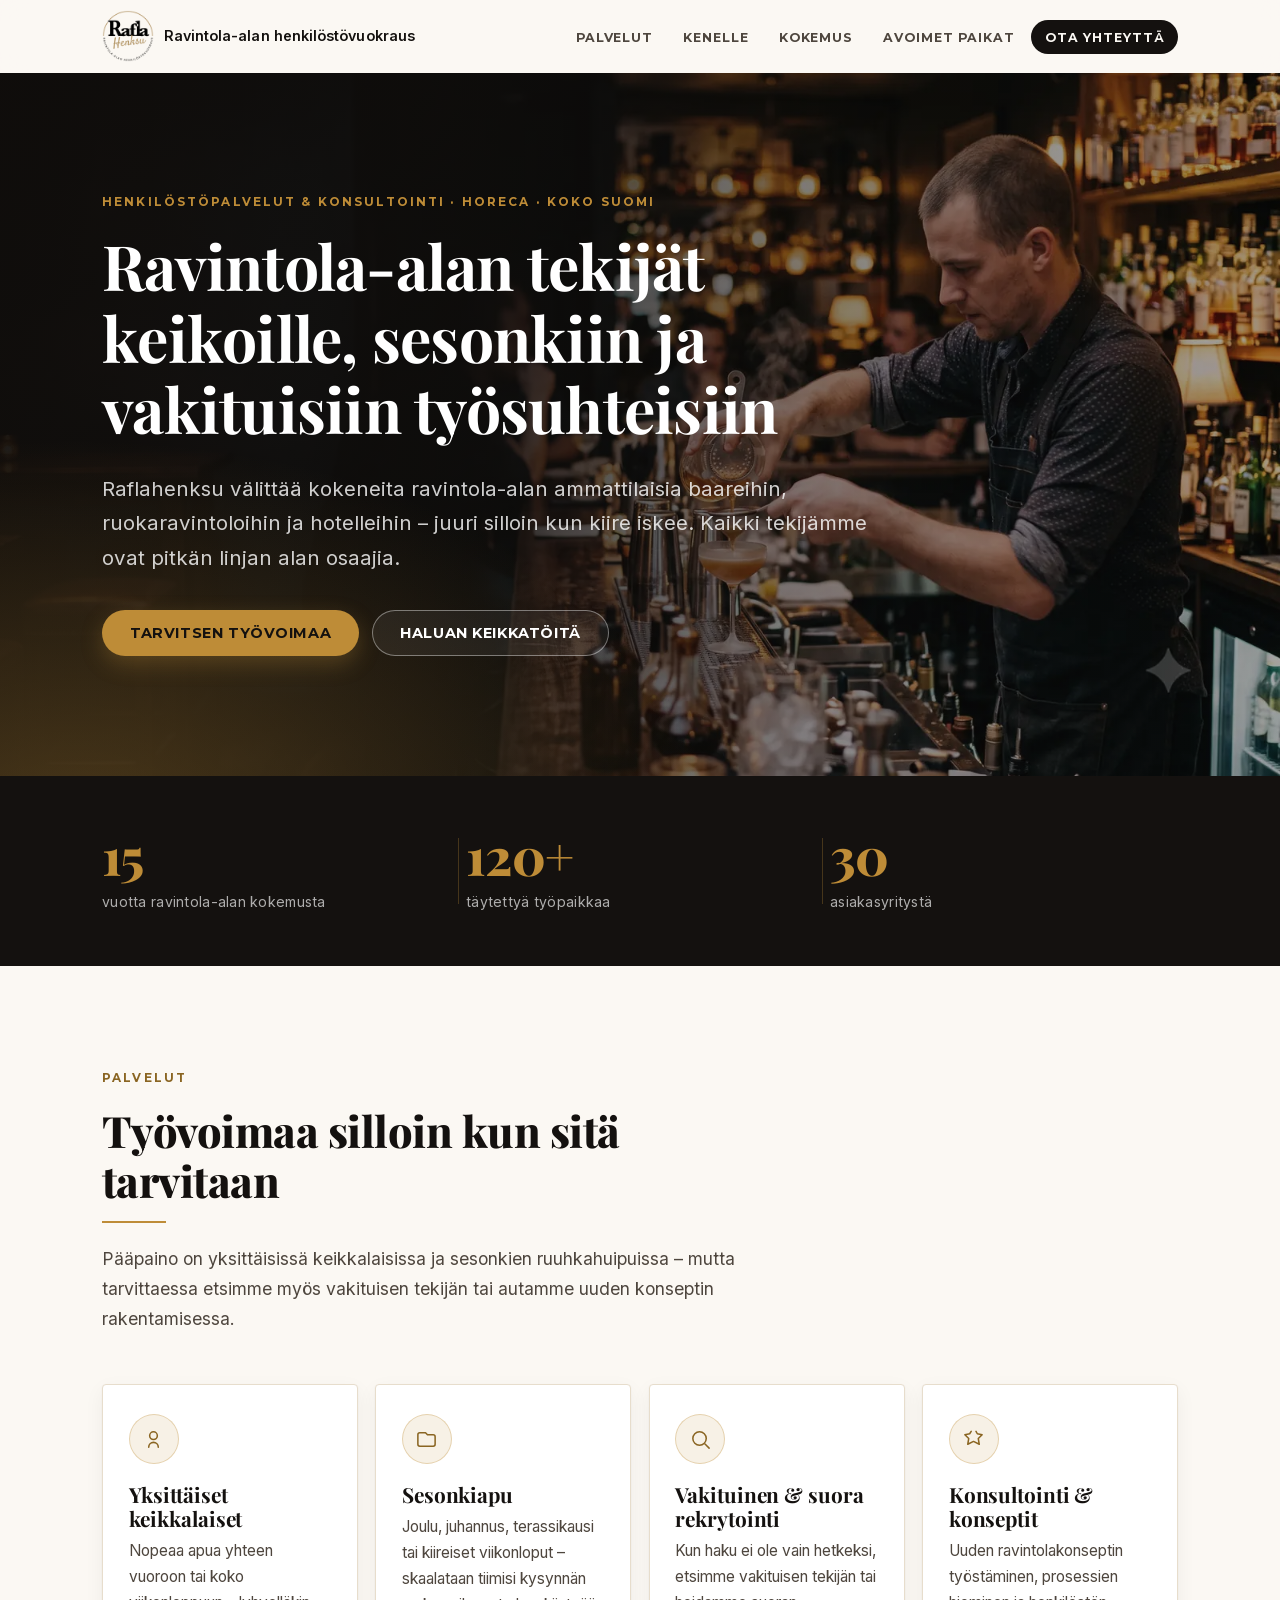
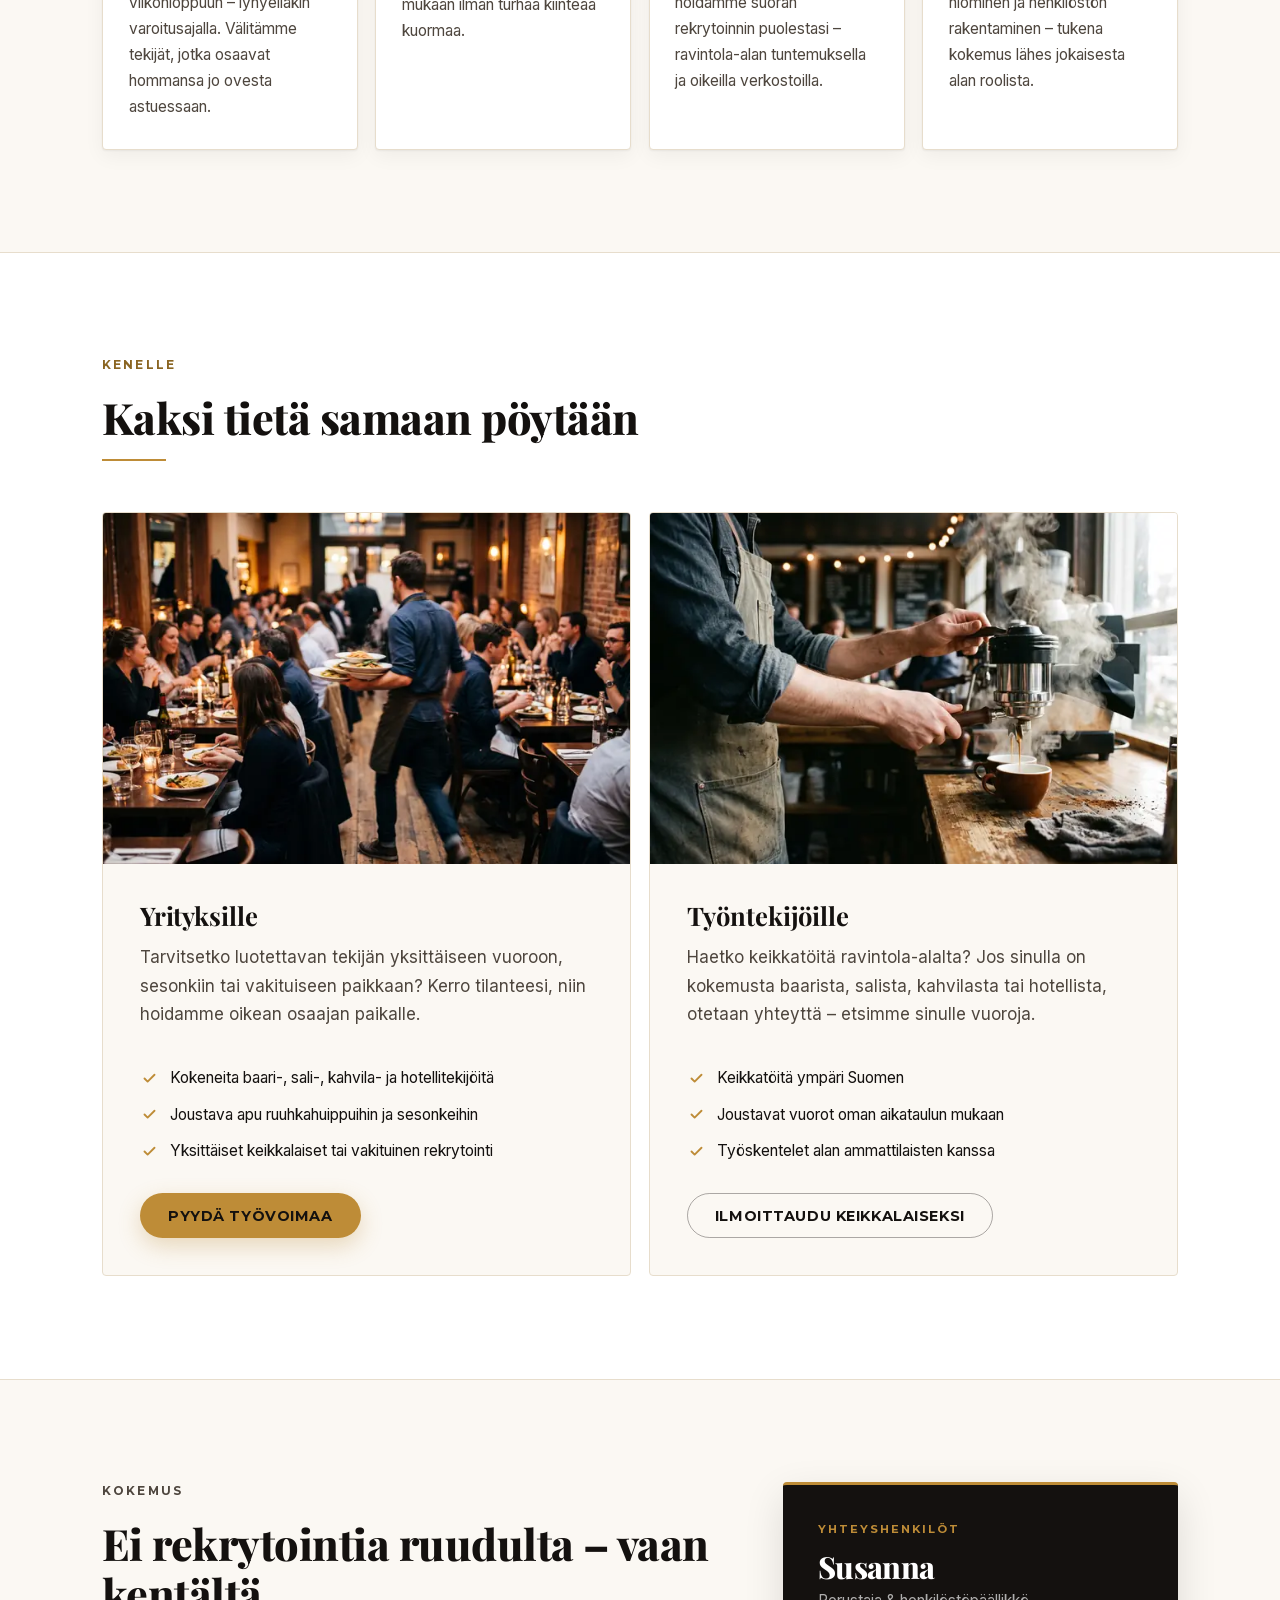
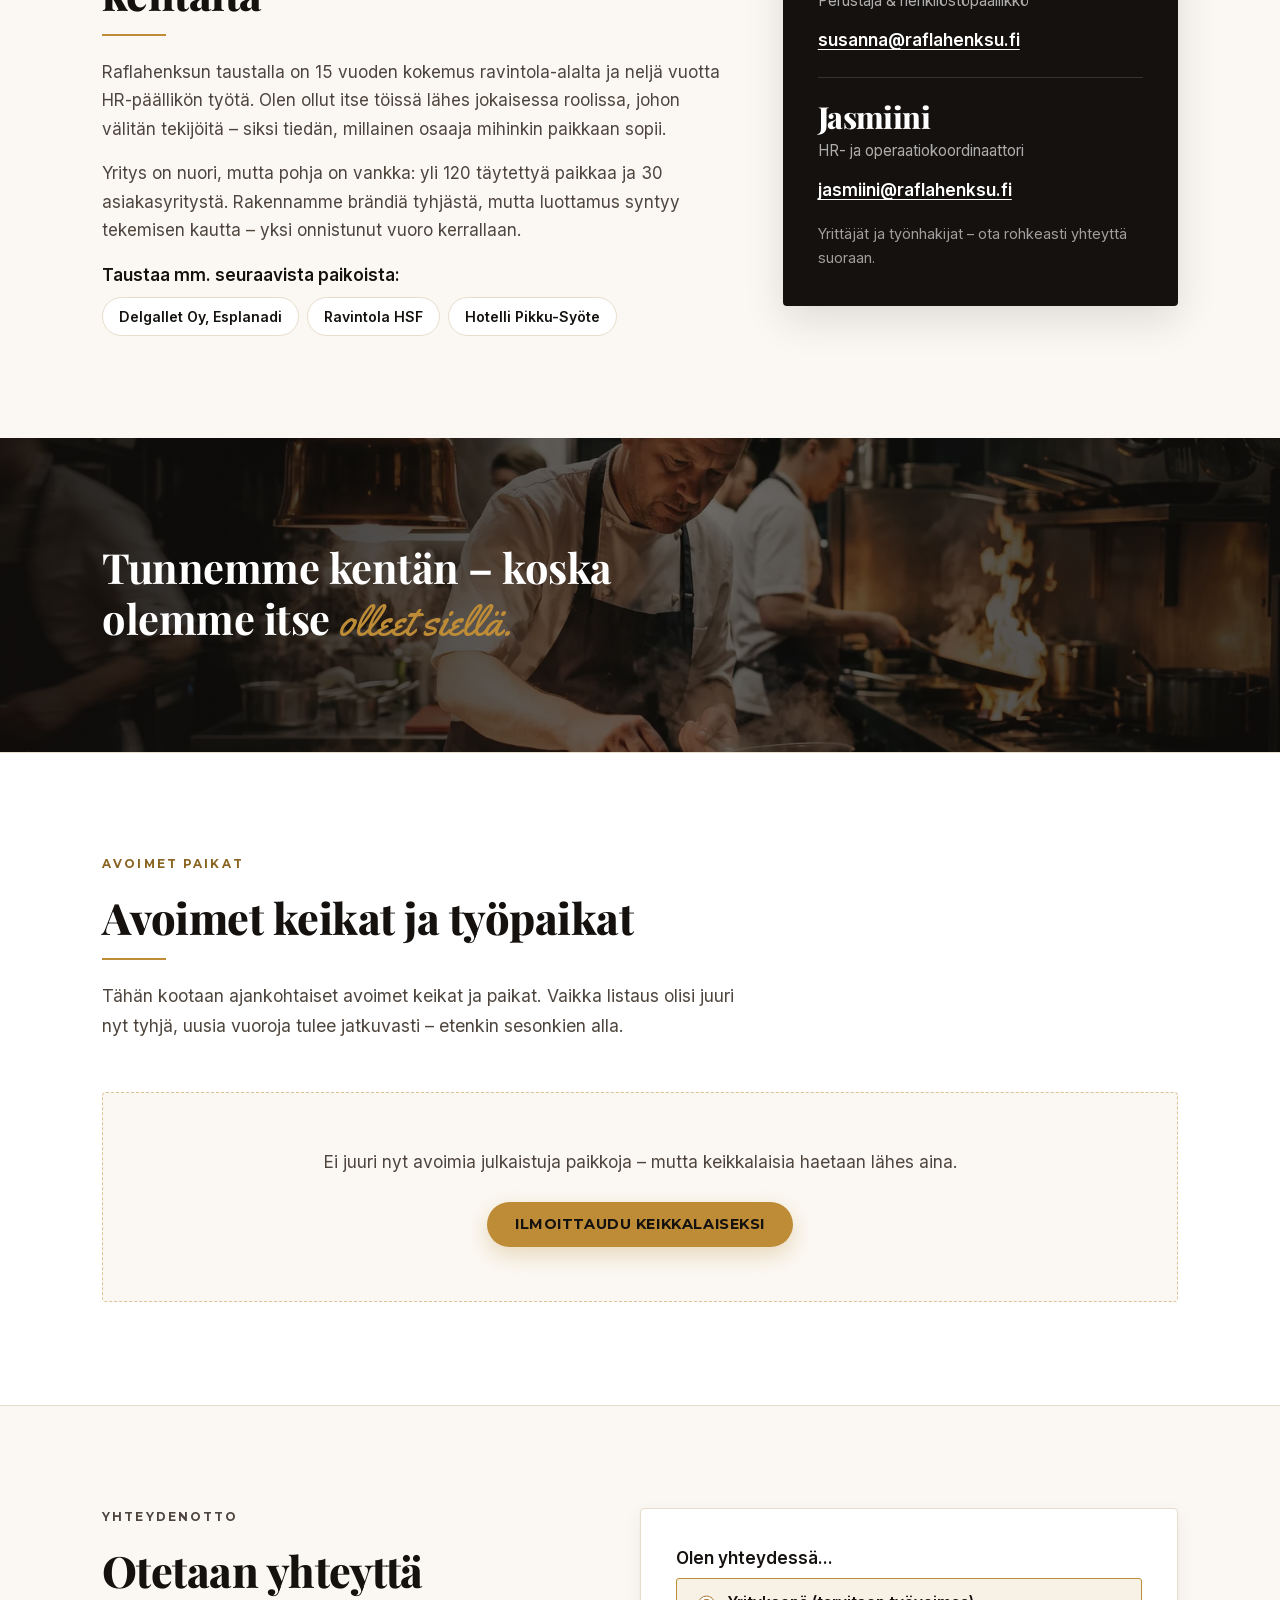
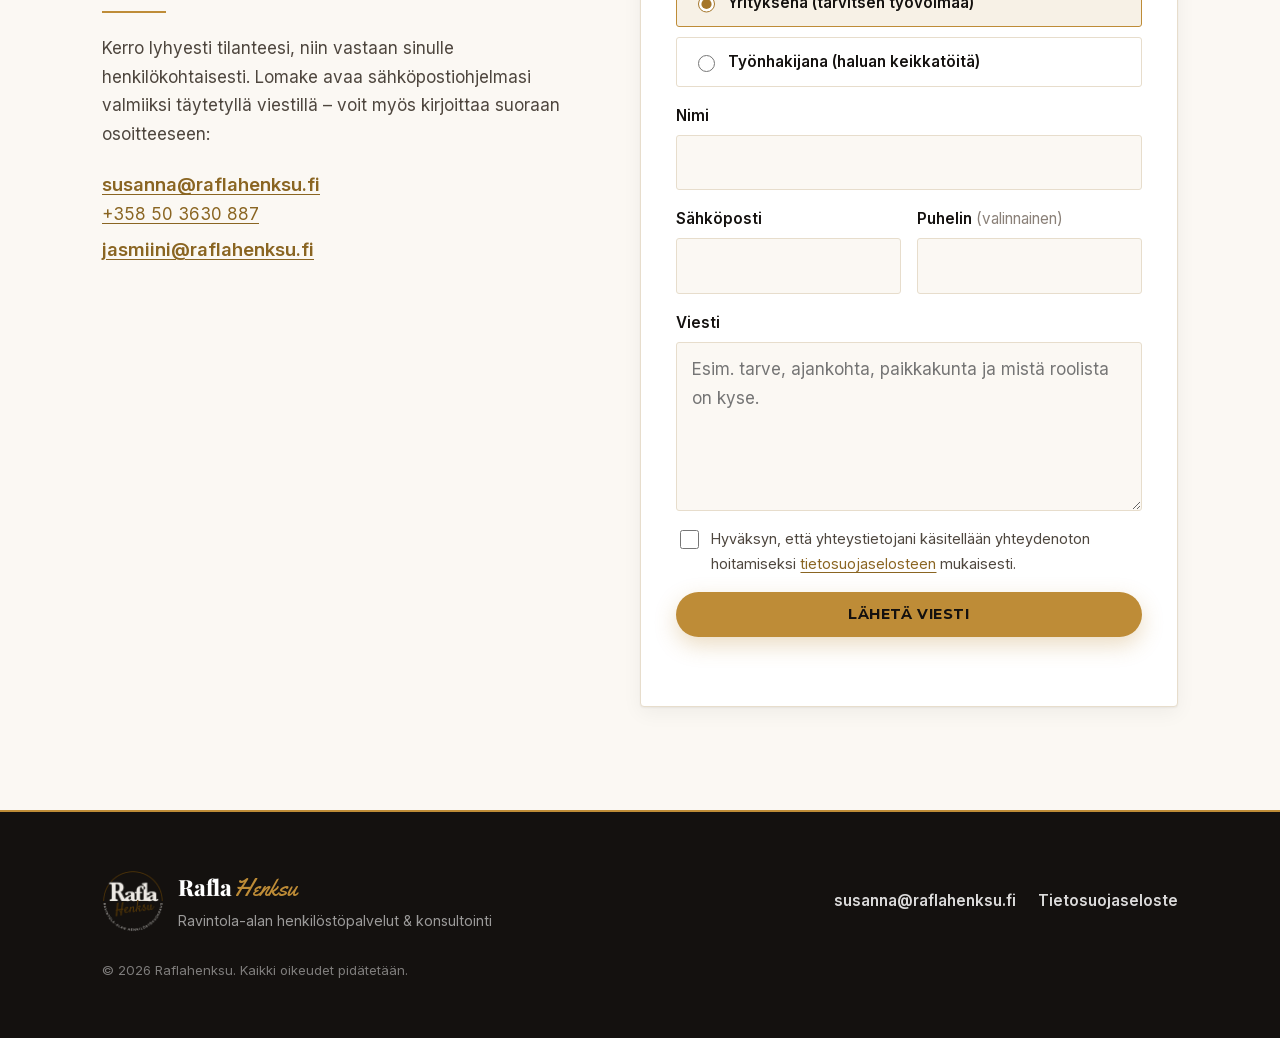
==== commit 593af9ac: "Päivitä hero-otsikko: vakituiset työsuhteet mainittu erikseen Co-Authored-By: Claude Opus 5 <noreply" ====
--- a/index.html
+++ b/index.html
@@ -3,10 +3,10 @@
 <head>
   <meta charset="utf-8">
   <meta name="viewport" content="width=device-width, initial-scale=1">
-  <title>Raflahenksu – Ravintola-alan henkilöstöpalvelut ja konsultointi</title>
+  <title>Ravintola-alan henkilöstövuokraus ja keikkalaiset | Raflahenksu</title>
   <meta name="description" content="Raflahenksu välittää kokeneita ravintola-alan keikkalaisia baareihin, ruokaravintoloihin ja hotelleihin ympäri Suomen. Sesonkiapua, rekrytointia ja HORECA-konsultointia.">
   <meta name="theme-color" content="#14110F">
-  <meta name="robots" content="noindex,nofollow">
+  <meta name="robots" content="index,follow,max-image-preview:large,max-snippet:-1">
   <link rel="canonical" href="https://raflahenksu.fi/">
 
   <!-- Open Graph -->
@@ -15,9 +15,19 @@
   <meta property="og:site_name" content="Raflahenksu">
   <meta property="og:title" content="Raflahenksu – Ravintola-alan henkilöstöpalvelut ja konsultointi">
   <meta property="og:description" content="Kokeneita ravintola-alan keikkalaisia ja sesonkiapua ympäri Suomen. Ota yhteyttä – rakennamme luotettavan tiimin juuri sinun tarpeeseesi.">
-  <meta property="og:url" content="https://botanisti.github.io/raflahenksu/">
-  <meta property="og:image" content="https://botanisti.github.io/raflahenksu/logo.png">
-  <meta property="og:image:alt" content="Raflahenksu-logo">
+  <meta property="og:url" content="https://raflahenksu.fi/">
+  <meta property="og:image" content="https://raflahenksu.fi/og-image.jpg">
+  <meta property="og:image:type" content="image/jpeg">
+  <meta property="og:image:width" content="1200">
+  <meta property="og:image:height" content="630">
+  <meta property="og:image:alt" content="Raflahenksu – ravintola-alan henkilöstövuokraus">
+
+  <!-- Twitter / X -->
+  <meta name="twitter:card" content="summary_large_image">
+  <meta name="twitter:title" content="Raflahenksu – ravintola-alan henkilöstövuokraus">
+  <meta name="twitter:description" content="Kokeneita ravintola-alan keikkalaisia ja sesonkiapua ympäri Suomen. Ota yhteyttä – rakennamme luotettavan tiimin juuri sinun tarpeeseesi.">
+  <meta name="twitter:image" content="https://raflahenksu.fi/og-image.jpg">
+  <meta name="twitter:image:alt" content="Raflahenksu – ravintola-alan henkilöstövuokraus">
 
   <link rel="icon" type="image/png" sizes="64x64" href="favicon-64.png">
   <link rel="apple-touch-icon" href="apple-touch-icon.png">
@@ -35,15 +45,69 @@
   <script type="application/ld+json">
   {
     "@context": "https://schema.org",
-    "@type": "EmploymentAgency",
-    "name": "Raflahenksu",
-    "description": "Ravintola-alan henkilöstöpalvelut ja konsultointi. Kokeneita keikkalaisia baareihin, ruokaravintoloihin ja hotelleihin ympäri Suomen.",
-    "url": "https://raflahenksu.fi/",
-    "logo": "https://raflahenksu.fi/logo.png",
-    "image": "https://raflahenksu.fi/logo.png",
-    "email": "susanna@raflahenksu.fi",
-    "areaServed": { "@type": "Country", "name": "Suomi" },
-    "knowsAbout": ["Ravintola-ala", "HORECA", "Henkilöstövuokraus", "Keikkatyö", "Rekrytointi", "Ravintolakonsultointi"]
+    "@graph": [
+      {
+        "@type": "EmploymentAgency",
+        "@id": "https://raflahenksu.fi/#organisaatio",
+        "name": "Raflahenksu",
+        "alternateName": "Rafla Henksu",
+        "description": "Ravintola-alan henkilöstöpalvelut ja konsultointi. Kokeneita keikkalaisia baareihin, ruokaravintoloihin ja hotelleihin ympäri Suomen.",
+        "url": "https://raflahenksu.fi/",
+        "logo": "https://raflahenksu.fi/logo.png",
+        "image": "https://raflahenksu.fi/og-image.jpg",
+        "email": "susanna@raflahenksu.fi",
+        "telephone": "+358503630887",
+        "founder": { "@type": "Person", "name": "Susanna", "jobTitle": "Perustaja & henkilöstöpäällikkö" },
+        "areaServed": { "@type": "Country", "name": "Suomi" },
+        "knowsAbout": ["Ravintola-ala", "HORECA", "Henkilöstövuokraus", "Keikkatyö", "Rekrytointi", "Ravintolakonsultointi"],
+        "contactPoint": [
+          {
+            "@type": "ContactPoint",
+            "contactType": "customer support",
+            "name": "Susanna",
+            "email": "susanna@raflahenksu.fi",
+            "telephone": "+358503630887",
+            "availableLanguage": ["fi"]
+          },
+          {
+            "@type": "ContactPoint",
+            "contactType": "recruitment",
+            "name": "Jasmiini",
+            "email": "jasmiini@raflahenksu.fi",
+            "availableLanguage": ["fi"]
+          }
+        ],
+        "hasOfferCatalog": {
+          "@type": "OfferCatalog",
+          "name": "Ravintola-alan henkilöstöpalvelut",
+          "itemListElement": [
+            { "@type": "Offer", "itemOffered": { "@type": "Service", "name": "Yksittäiset keikkalaiset", "description": "Nopeaa apua yhteen vuoroon tai koko viikonloppuun, lyhyelläkin varoitusajalla." } },
+            { "@type": "Offer", "itemOffered": { "@type": "Service", "name": "Sesonkiapu", "description": "Lisäkädet sesonkien ja viikonloppujen ruuhkahuippuihin." } },
+            { "@type": "Offer", "itemOffered": { "@type": "Service", "name": "Vakituinen ja suora rekrytointi", "description": "Vakituisen tekijän haku sekä suora rekrytointi ravintola-alan tuntemuksella." } },
+            { "@type": "Offer", "itemOffered": { "@type": "Service", "name": "Konsultointi ja konseptit", "description": "Uuden ravintolakonseptin työstäminen, prosessien hiominen ja henkilöstön rakentaminen." } }
+          ]
+        }
+      },
+      {
+        "@type": "WebSite",
+        "@id": "https://raflahenksu.fi/#sivusto",
+        "url": "https://raflahenksu.fi/",
+        "name": "Raflahenksu",
+        "inLanguage": "fi-FI",
+        "publisher": { "@id": "https://raflahenksu.fi/#organisaatio" }
+      },
+      {
+        "@type": "WebPage",
+        "@id": "https://raflahenksu.fi/#etusivu",
+        "url": "https://raflahenksu.fi/",
+        "name": "Ravintola-alan henkilöstövuokraus ja keikkalaiset | Raflahenksu",
+        "description": "Raflahenksu välittää kokeneita ravintola-alan keikkalaisia baareihin, ruokaravintoloihin ja hotelleihin ympäri Suomen.",
+        "inLanguage": "fi-FI",
+        "isPartOf": { "@id": "https://raflahenksu.fi/#sivusto" },
+        "about": { "@id": "https://raflahenksu.fi/#organisaatio" },
+        "primaryImageOfPage": "https://raflahenksu.fi/og-image.jpg"
+      }
+    ]
   }
   </script>
 </head>
@@ -79,11 +143,11 @@
     <section class="hero">
       <img class="hero-photo" src="img/hero-1600.webp"
            srcset="img/hero-900.webp 900w, img/hero-1600.webp 1600w" sizes="100vw"
-           alt="" width="1600" height="893" fetchpriority="high" decoding="async">
+           alt="Baarimikko valmistaa cocktailia ravintolan baaritiskillä" width="1600" height="893" fetchpriority="high" decoding="async">
       <div class="hero-scrim" aria-hidden="true"></div>
       <div class="wrap hero-inner">
         <p class="eyebrow reveal">Henkilöstöpalvelut &amp; konsultointi · HORECA · koko Suomi</p>
-        <h1 class="hero-title reveal">Ravintola-alan tekijät<br>keikoille ja sesonkiin, sekä <br>erilaisiin tarpeisiin </h1>
+        <h1 class="hero-title reveal">Ravintola-alan tekijät<br>keikoille, sesonkiin ja<br>vakituisiin työsuhteisiin</h1>
         <p class="hero-lead reveal">Raflahenksu välittää kokeneita ravintola-alan ammattilaisia baareihin, ruokaravintoloihin ja hotelleihin – juuri silloin kun kiire iskee. Kaikki tekijämme ovat pitkän linjan alan osaajia.</p>
         <div class="hero-actions reveal">
           <a class="btn btn-primary" href="#yhteys" data-role="yritys">Tarvitsen työvoimaa</a>
@@ -286,7 +350,7 @@
             <p class="eyebrow">Yhteydenotto</p>
             <h2>Otetaan yhteyttä</h2>
             <p>Kerro lyhyesti tilanteesi, niin vastaan sinulle henkilökohtaisesti. Lomake avaa sähköpostiohjelmasi valmiiksi täytetyllä viestillä – voit myös kirjoittaa suoraan osoitteeseen:</p>
-            <a class="contact-mail" href="mailto:susanna@raflahenksu.fi">susanna@raflahenksu.fi</a><br> <a href="tel:+358401234567">+358 50 3630 887</a> <br>
+            <a class="contact-mail" href="mailto:susanna@raflahenksu.fi">susanna@raflahenksu.fi</a><br> <a href="tel:+358503630887">+358 50 3630 887</a> <br>
             <a class="contact-mail" href="mailto:jasmiini@raflahenksu.fi">jasmiini@raflahenksu.fi</a>
           </div>
 
--- a/styles.css
+++ b/styles.css
@@ -130,7 +130,7 @@
 .header-inner { display: flex; align-items: center; justify-content: space-between; min-height: 72px; gap: 1rem; }
 
 .brand { display: inline-flex; align-items: center; gap: .6rem; text-decoration: none; color: var(--ink); }
-.brand-logo { width: auto; height: 52px; display: block; }
+.brand-logo { width: auto; height: 52px; display: block; flex: 0 0 auto; }
 .brand-text {
   font-family: var(--font-body); font-weight: 600; font-size: .9rem;
   color: var(--ink); line-height: 1.25; letter-spacing: .005em;
@@ -447,5 +447,6 @@
 }
 
 @media (max-width: 560px) {
-  .brand-text { display: none; }
-}
+  /* teksti jää näkyviin myös mobiilissa, pienempänä ja tarvittaessa kahdelle riville */
+  .brand-text { font-size: .72rem; line-height: 1.25; }
+}
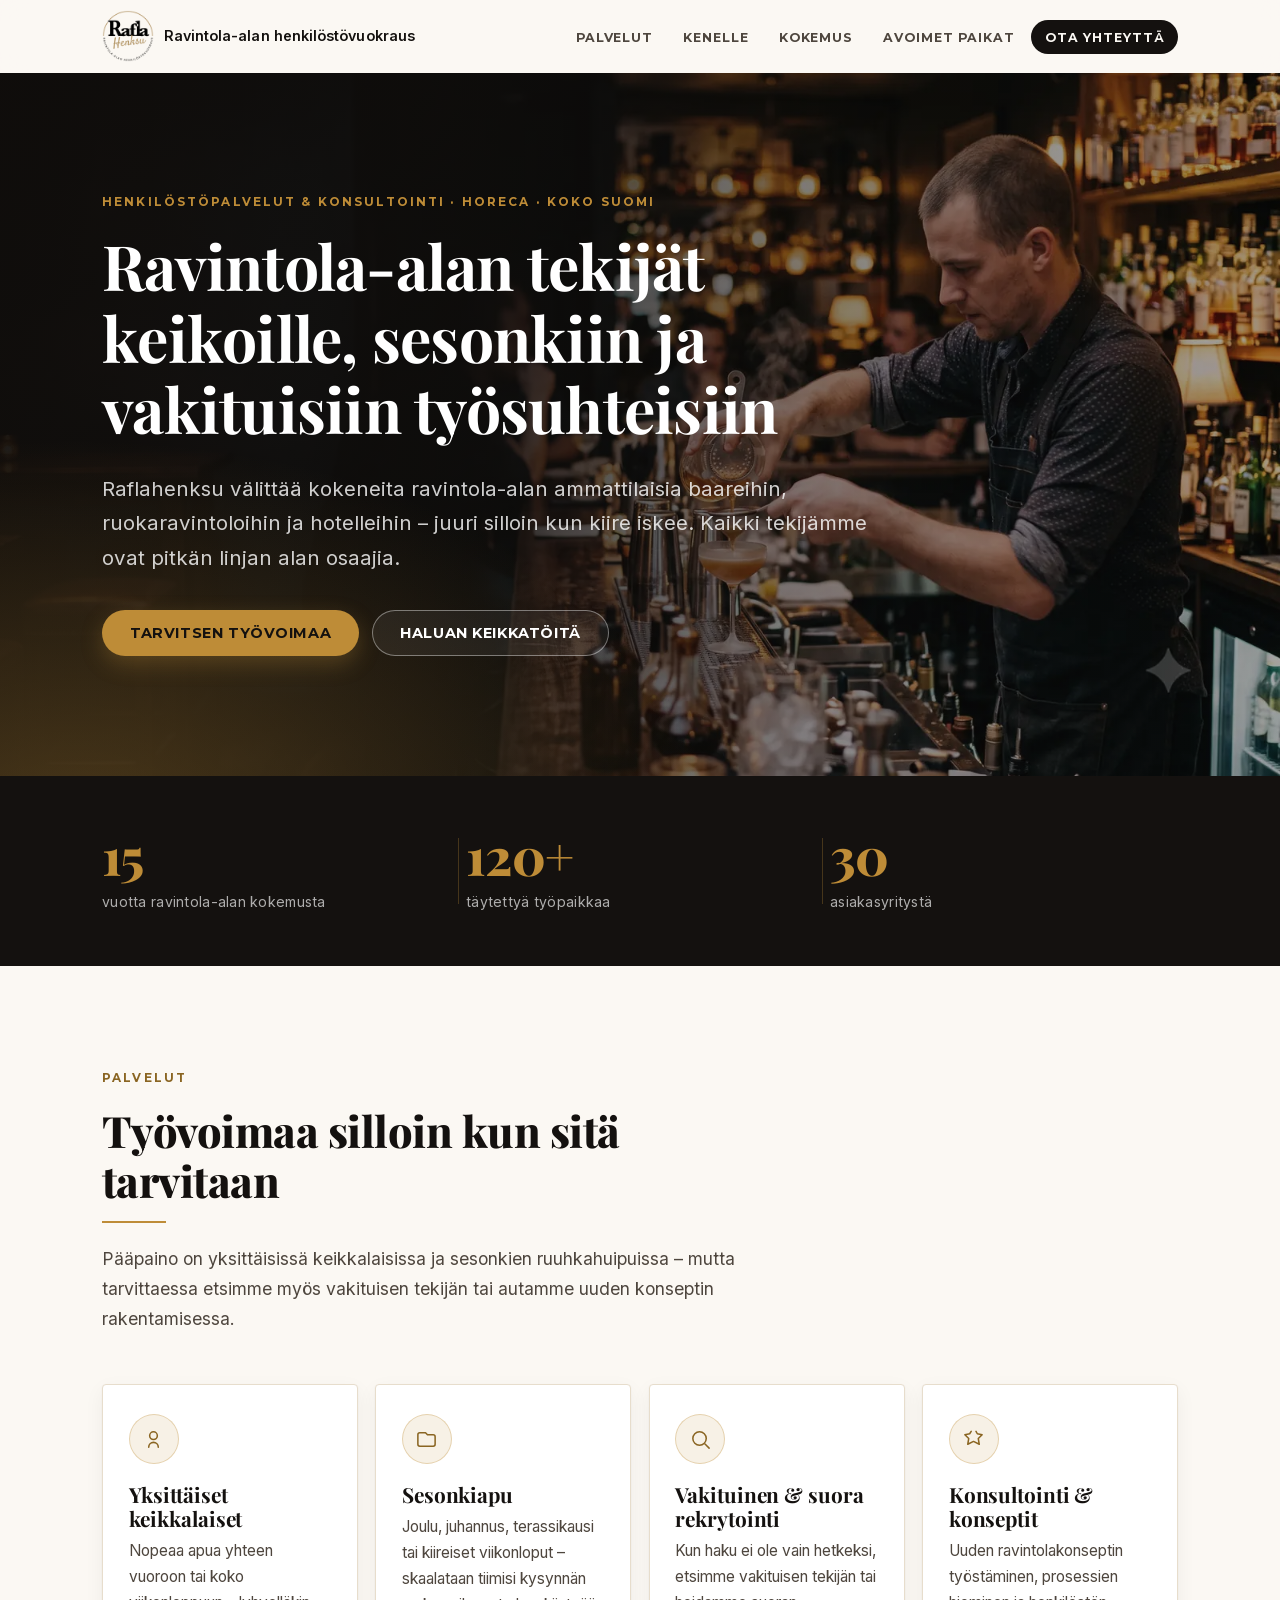
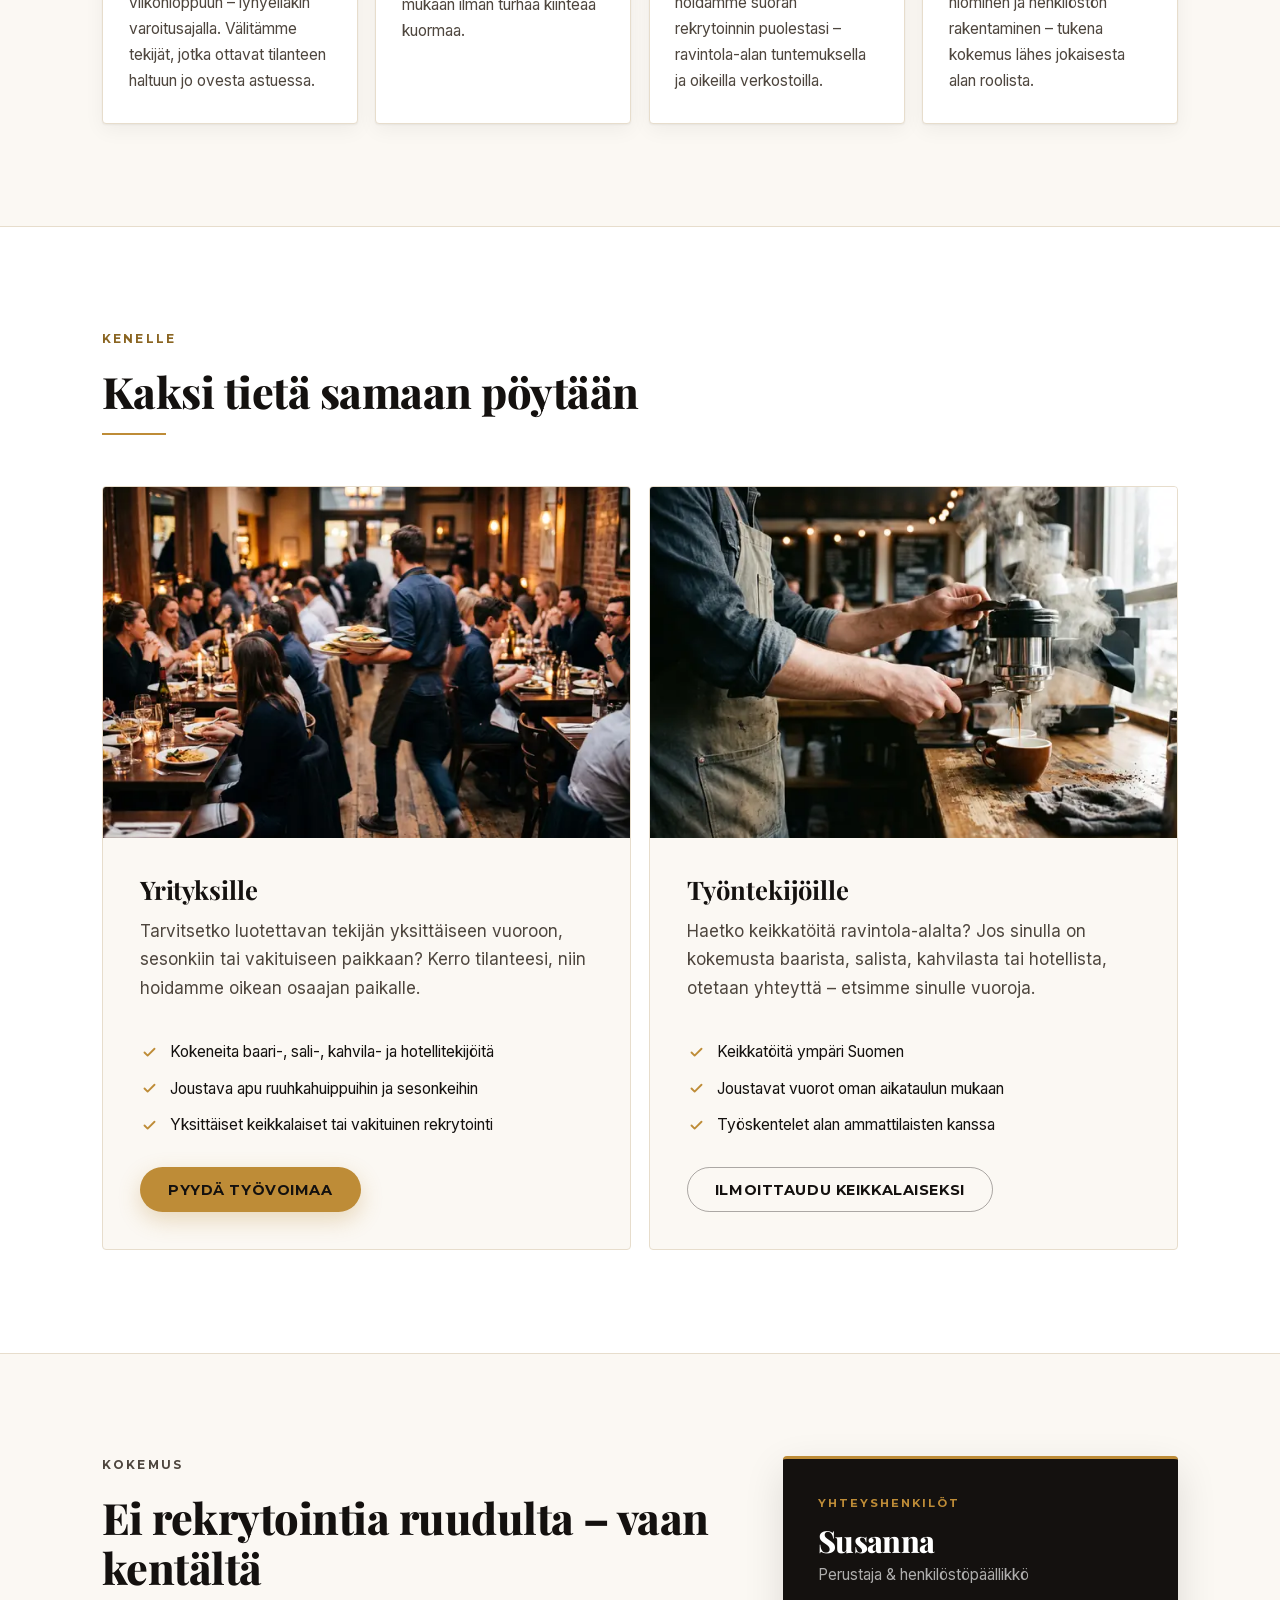
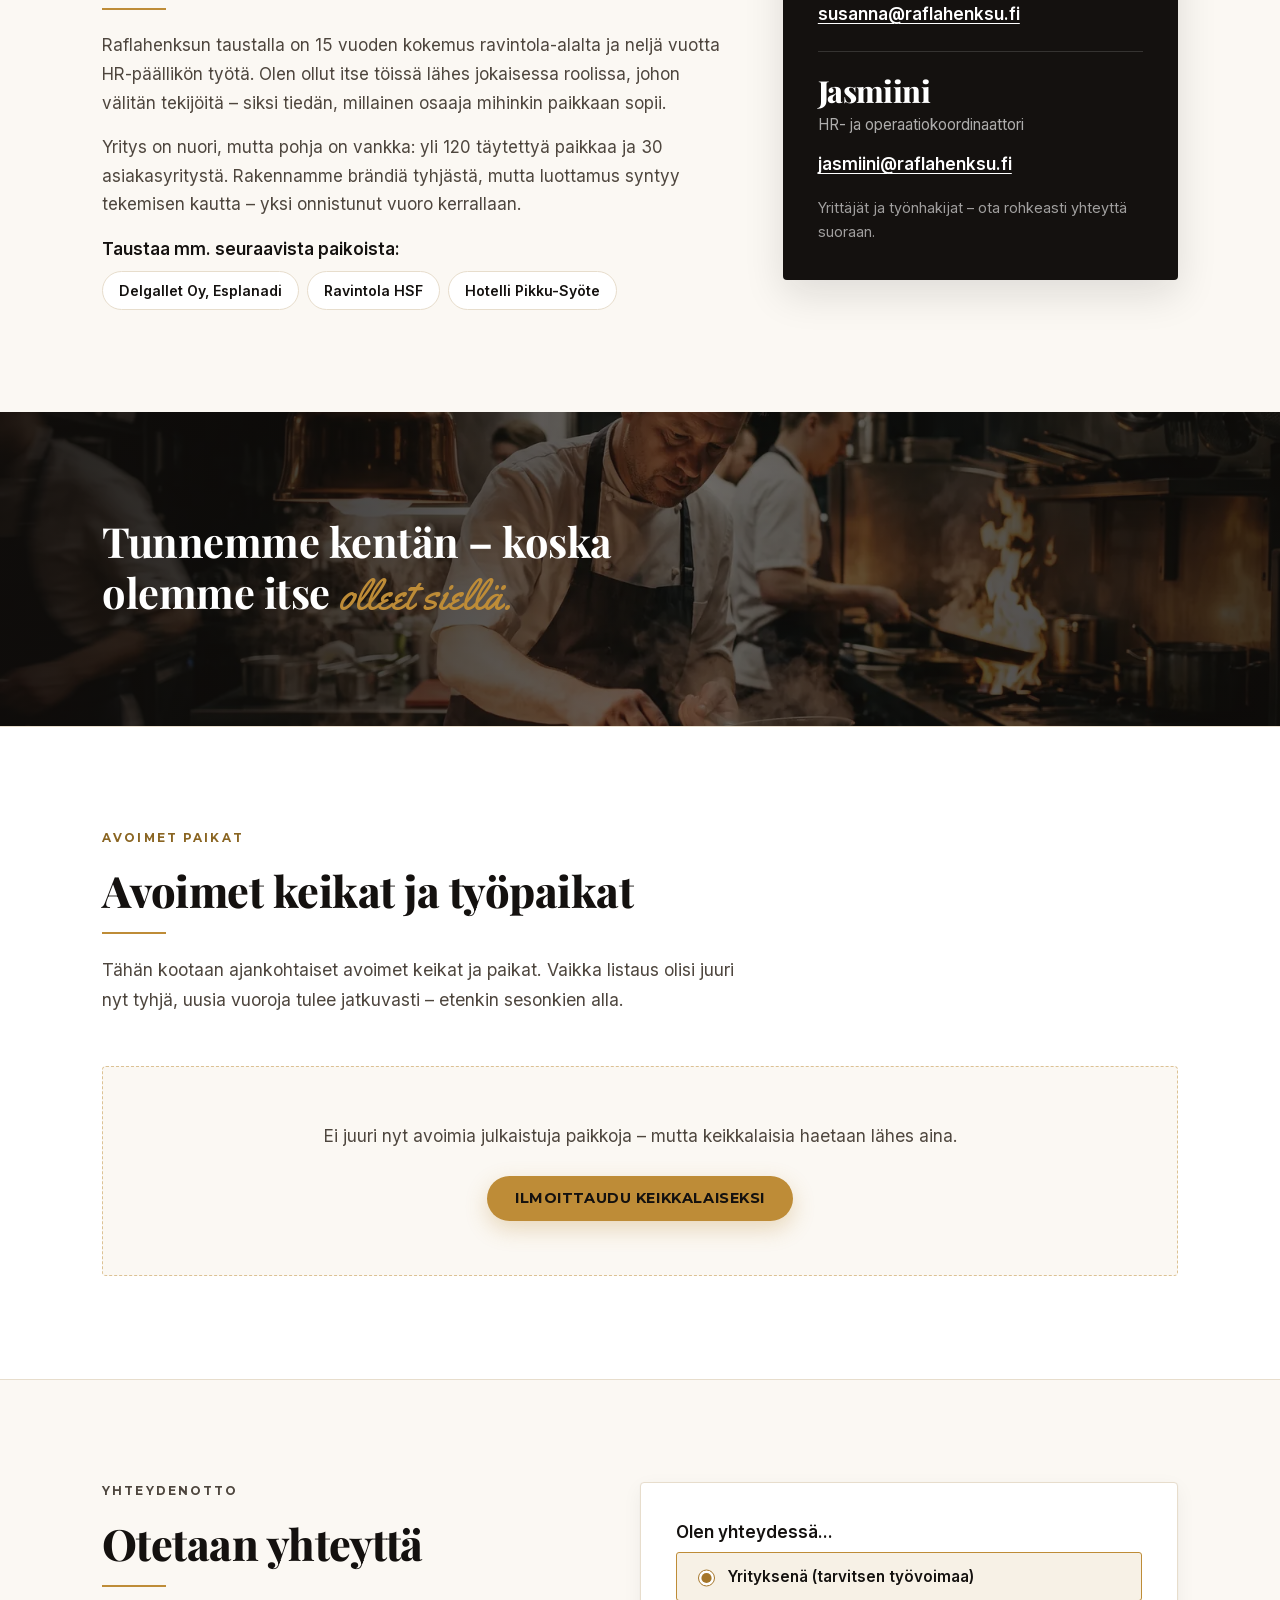
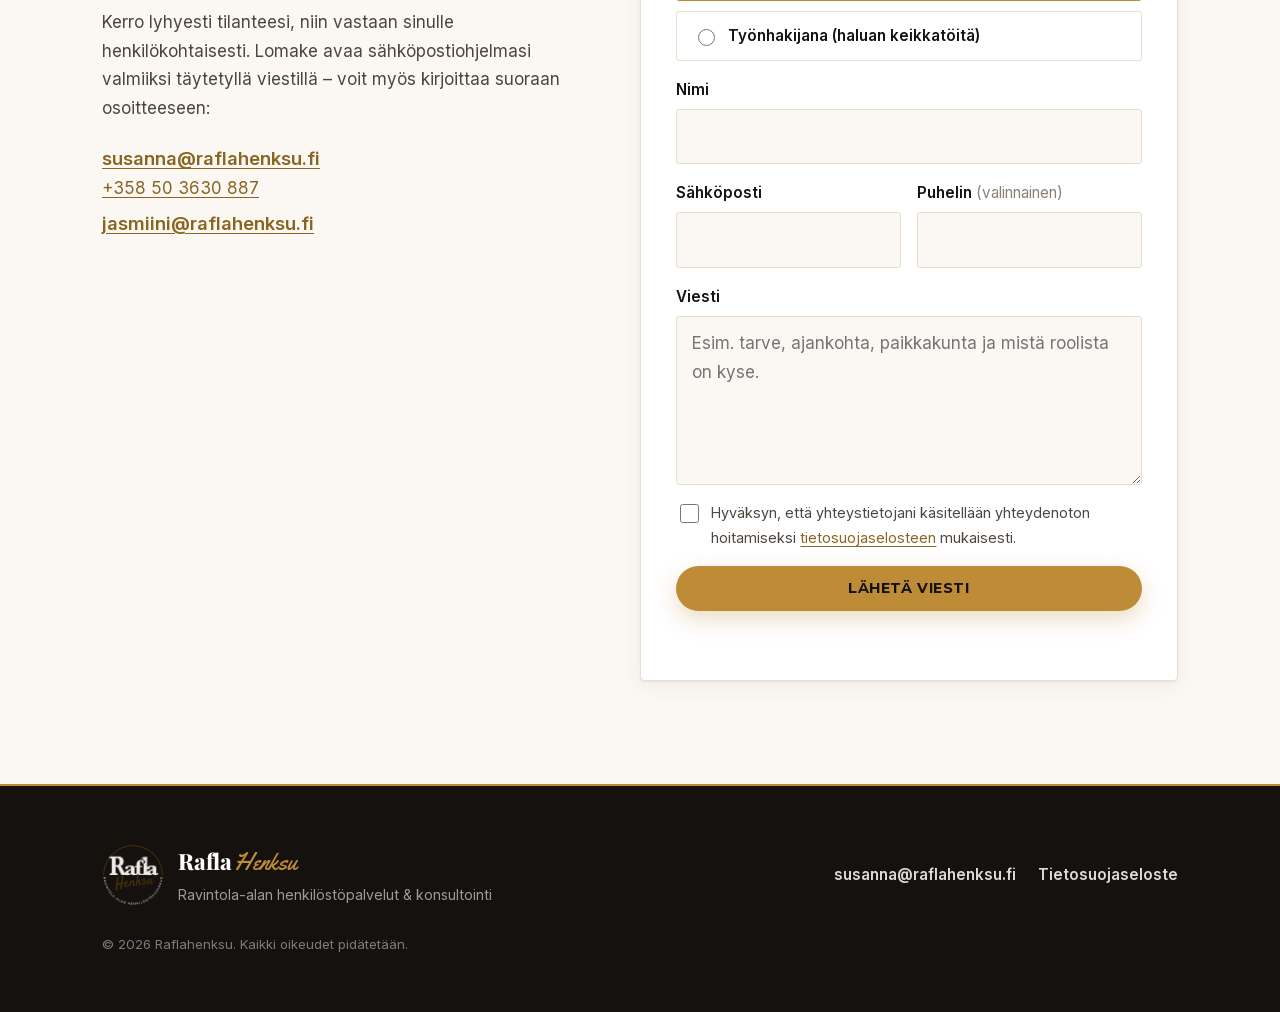
==== commit 92503ea4: "Muokkaa keikkalais-kortin sanamuotoa Co-Authored-By: Claude Opus 5 <noreply@anthropic.com>" ====
--- a/index.html
+++ b/index.html
@@ -189,7 +189,7 @@
               <svg viewBox="0 0 24 24" fill="none" stroke="currentColor" stroke-width="1.6" stroke-linecap="round" stroke-linejoin="round"><path d="M17 20a5 5 0 0 0-10 0"/><circle cx="12" cy="8" r="4"/></svg>
             </span>
             <h3>Yksittäiset keikkalaiset</h3>
-            <p>Nopeaa apua yhteen vuoroon tai koko viikonloppuun – lyhyelläkin varoitusajalla. Välitämme tekijät, jotka osaavat hommansa jo ovesta astuessaan.</p>
+            <p>Nopeaa apua yhteen vuoroon tai koko viikonloppuun – lyhyelläkin varoitusajalla. Välitämme tekijät, jotka ottavat tilanteen haltuun jo ovesta astuessa.</p>
           </article>
 
           <article class="card reveal">
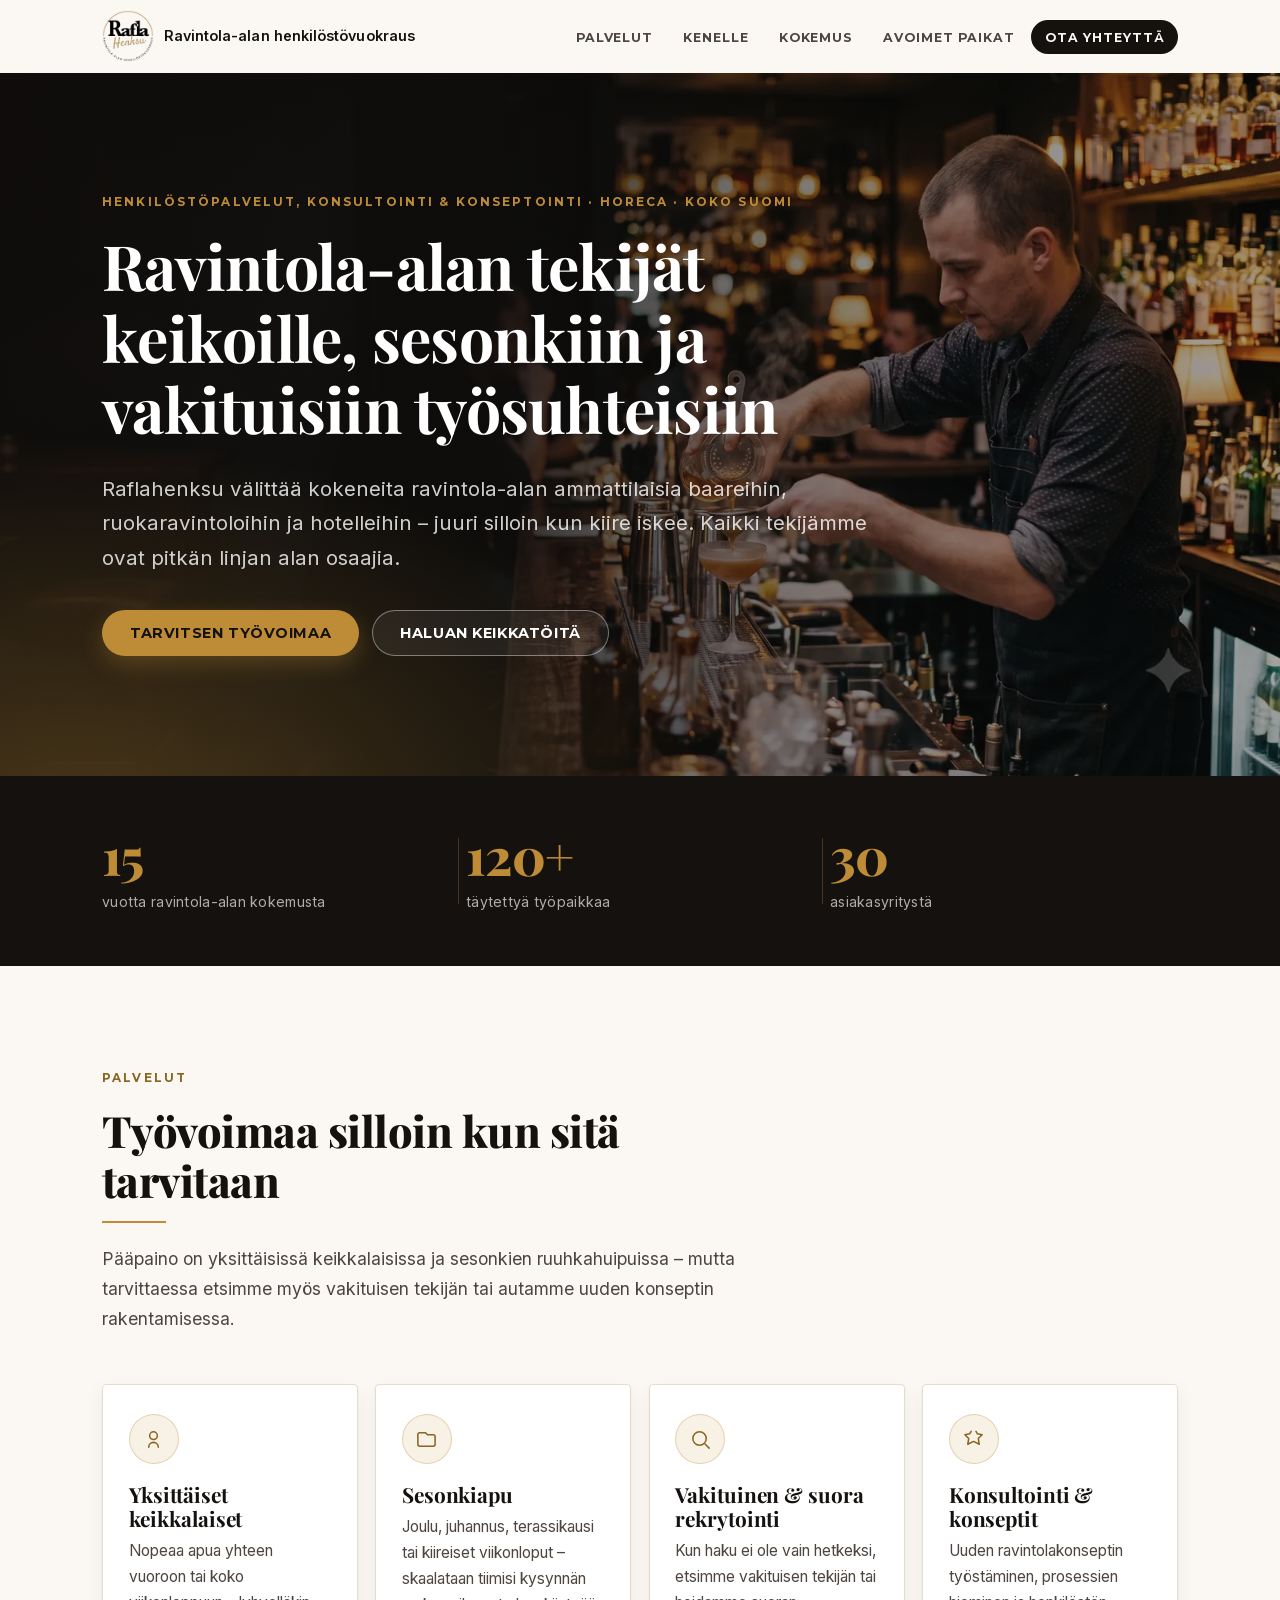
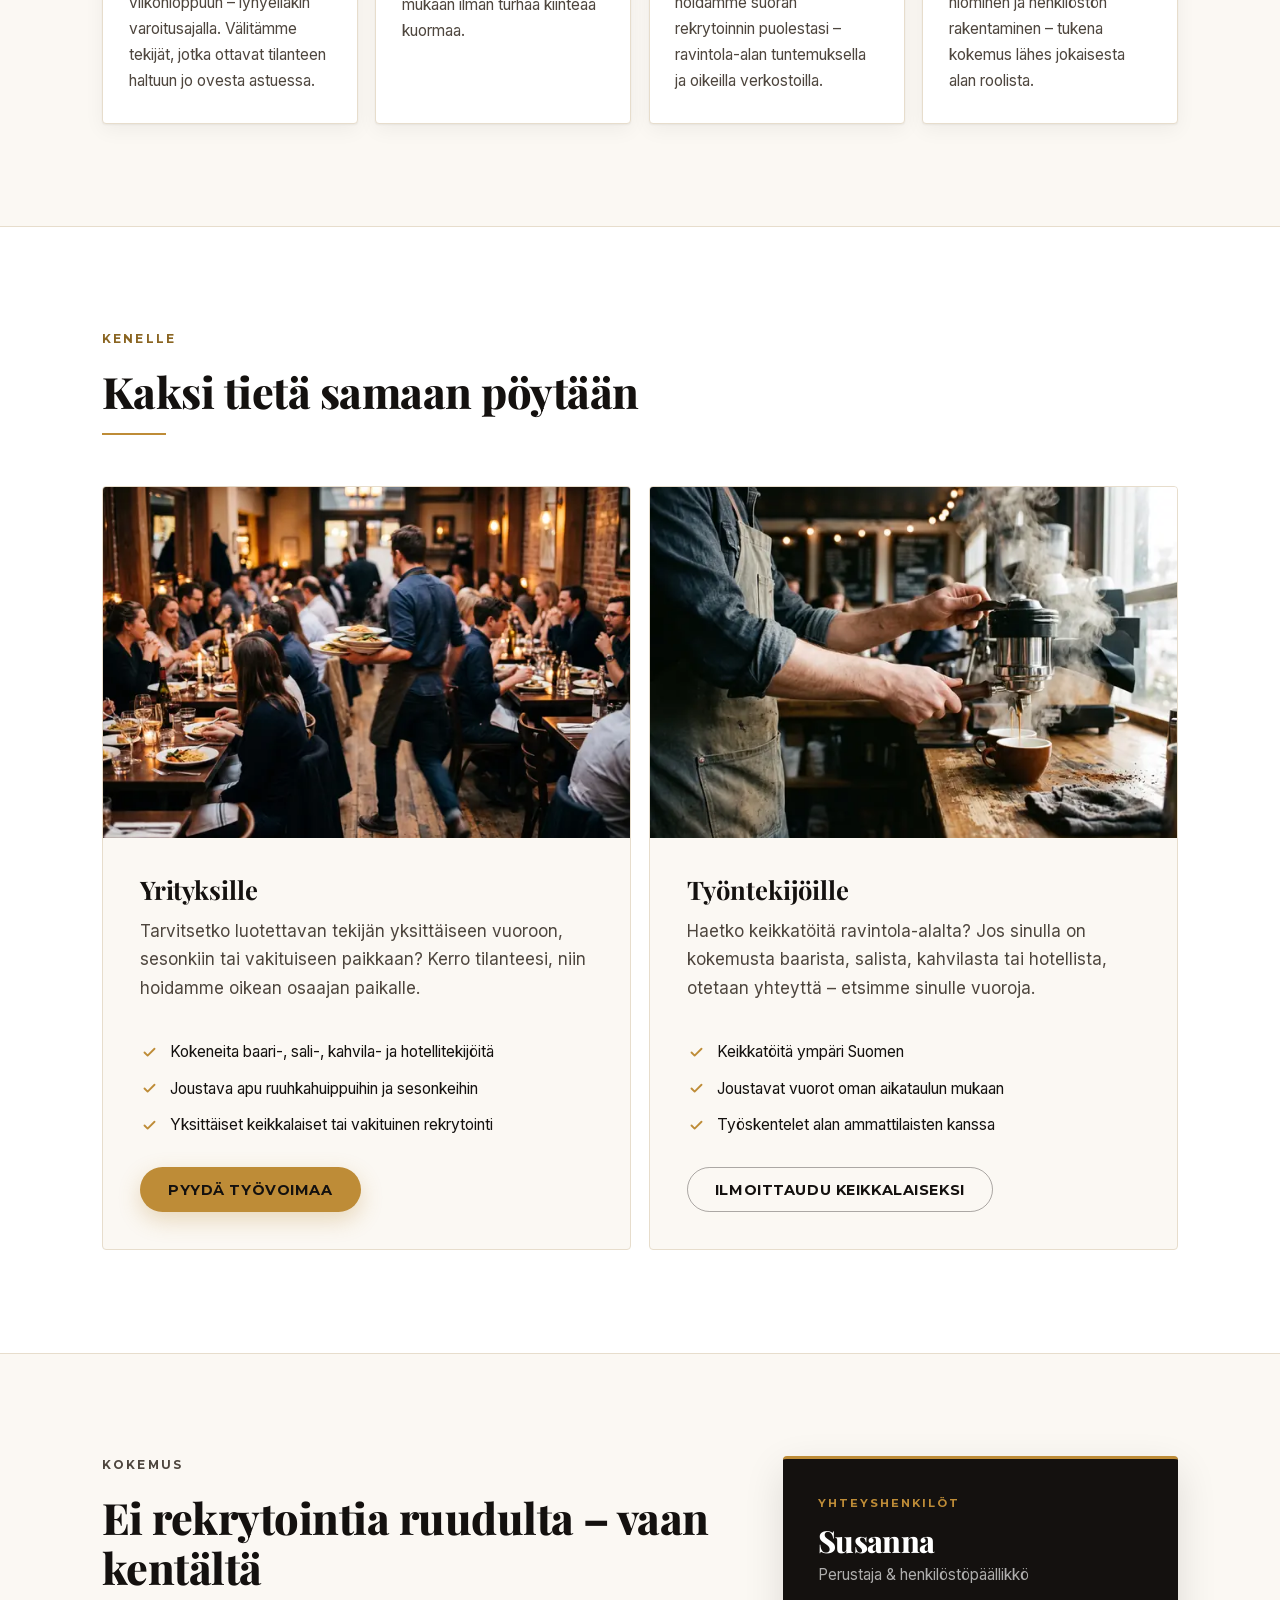
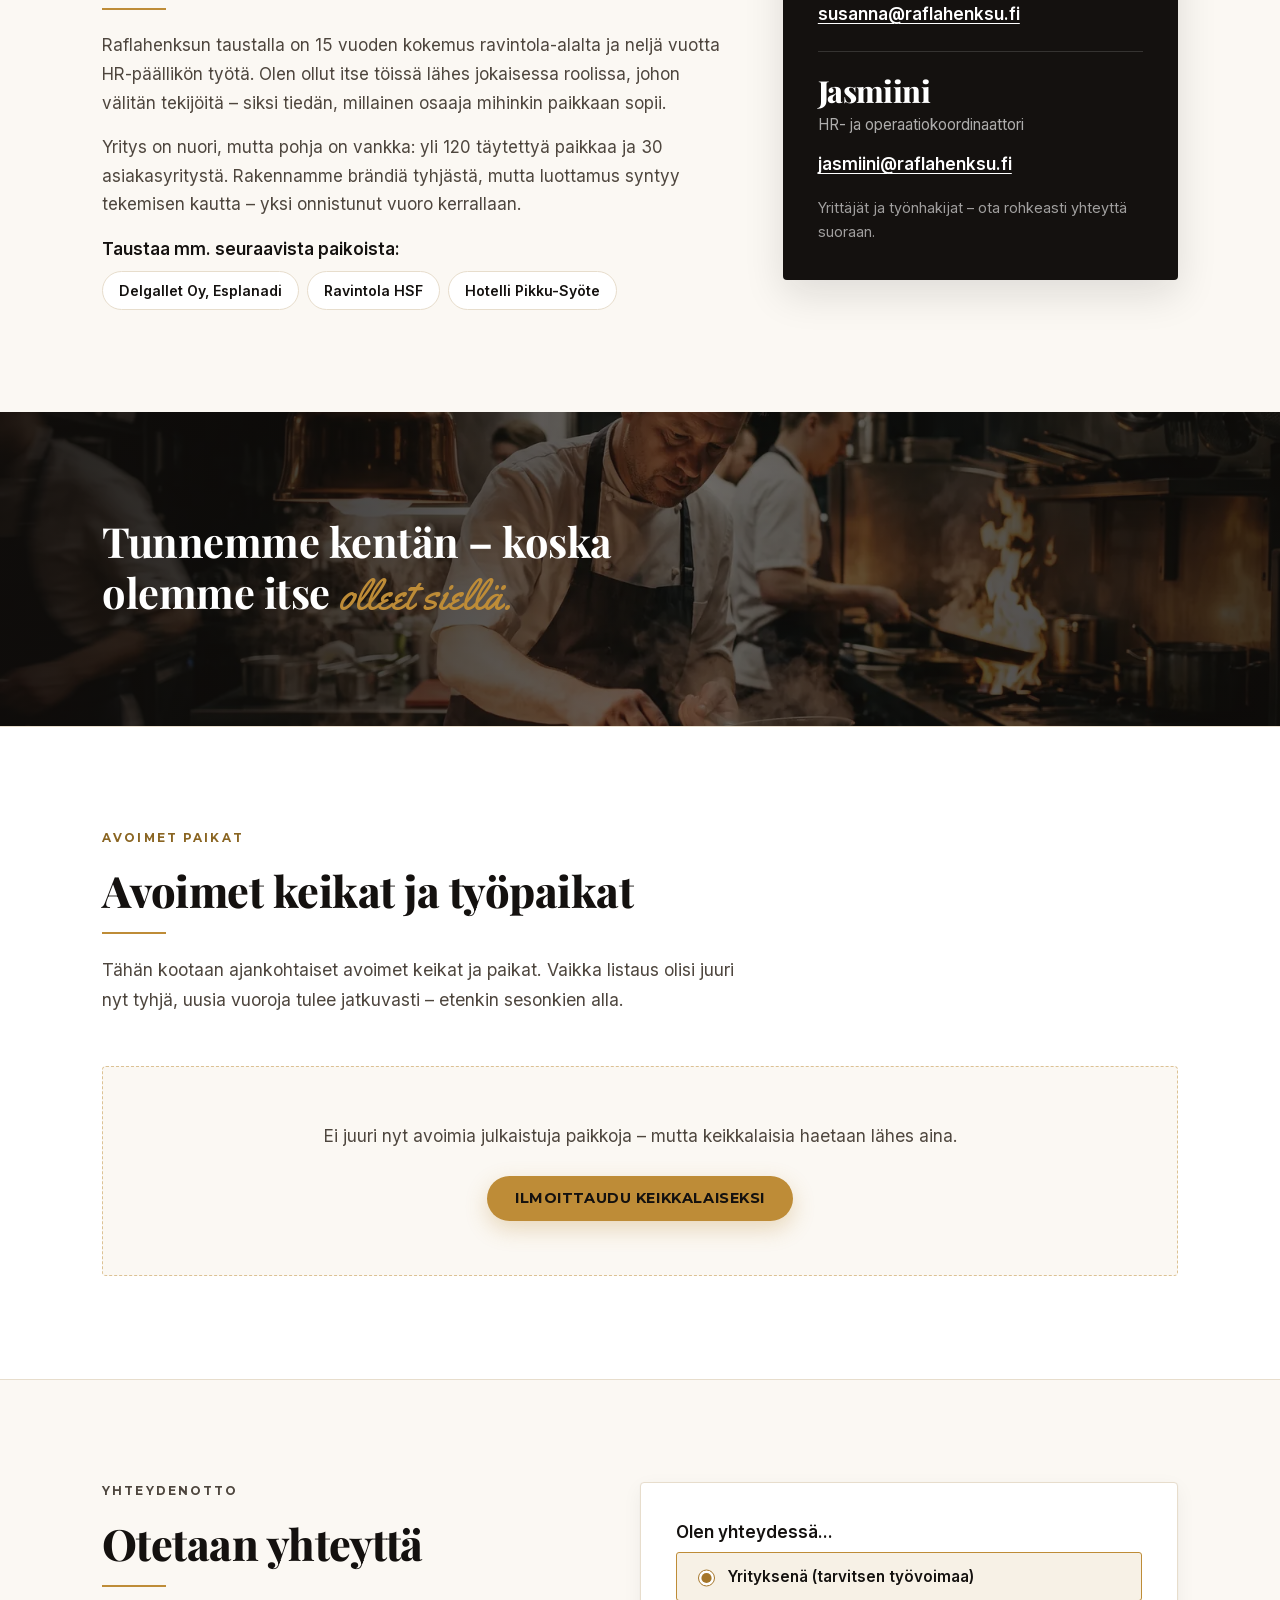
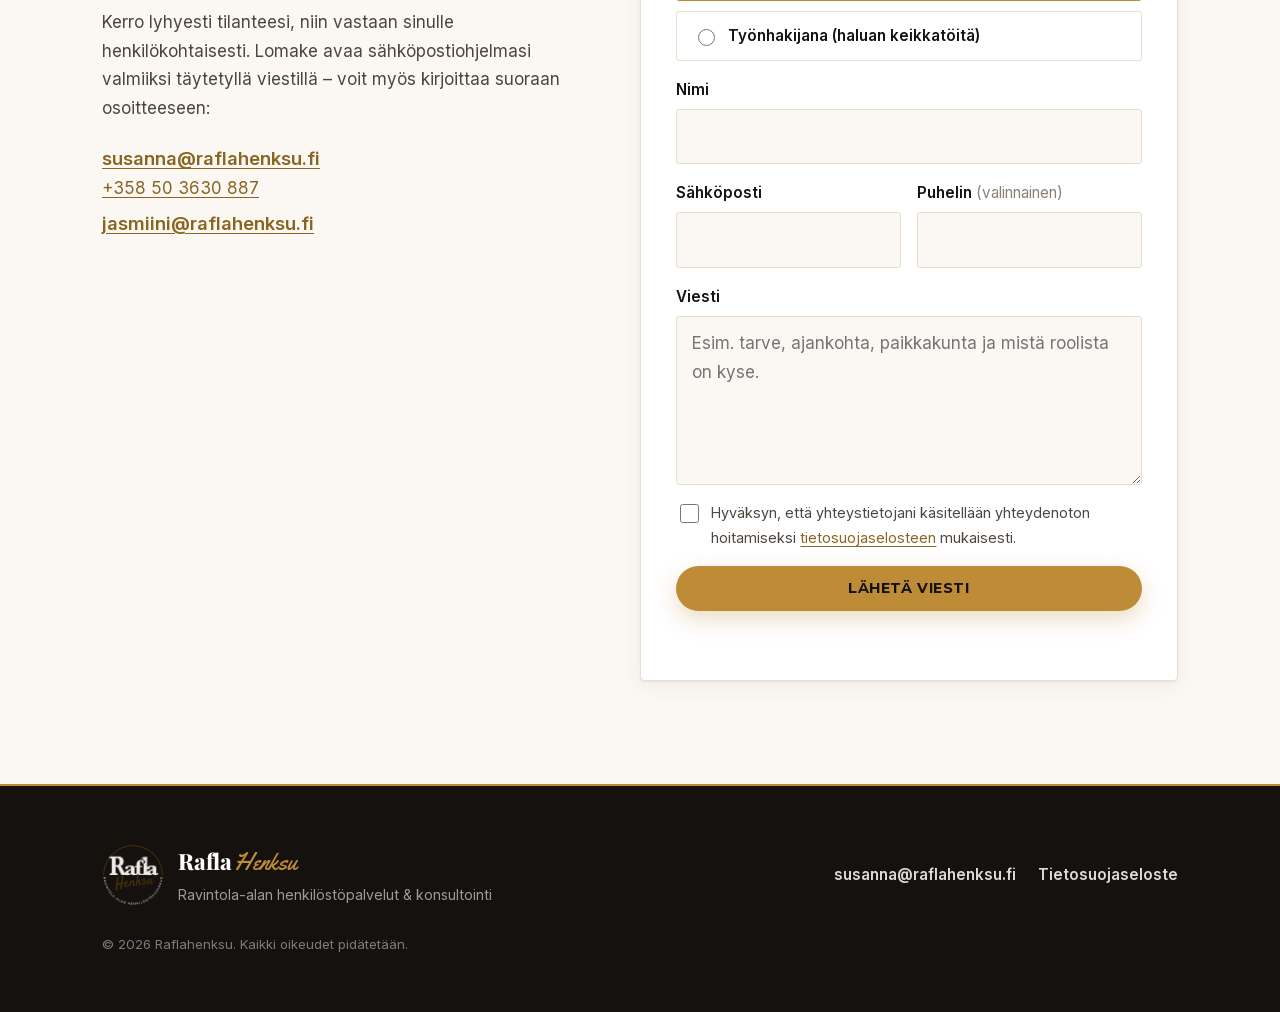
==== commit 2f90d84b: "Päivitä hero-eyebrow: konseptointi mukaan Co-Authored-By: Claude Opus 5 <noreply@anthropic.com>" ====
--- a/index.html
+++ b/index.html
@@ -146,7 +146,7 @@
            alt="Baarimikko valmistaa cocktailia ravintolan baaritiskillä" width="1600" height="893" fetchpriority="high" decoding="async">
       <div class="hero-scrim" aria-hidden="true"></div>
       <div class="wrap hero-inner">
-        <p class="eyebrow reveal">Henkilöstöpalvelut &amp; konsultointi · HORECA · koko Suomi</p>
+        <p class="eyebrow reveal">Henkilöstöpalvelut, Konsultointi &amp; Konseptointi · HORECA · koko Suomi</p>
         <h1 class="hero-title reveal">Ravintola-alan tekijät<br>keikoille, sesonkiin ja<br>vakituisiin työsuhteisiin</h1>
         <p class="hero-lead reveal">Raflahenksu välittää kokeneita ravintola-alan ammattilaisia baareihin, ruokaravintoloihin ja hotelleihin – juuri silloin kun kiire iskee. Kaikki tekijämme ovat pitkän linjan alan osaajia.</p>
         <div class="hero-actions reveal">
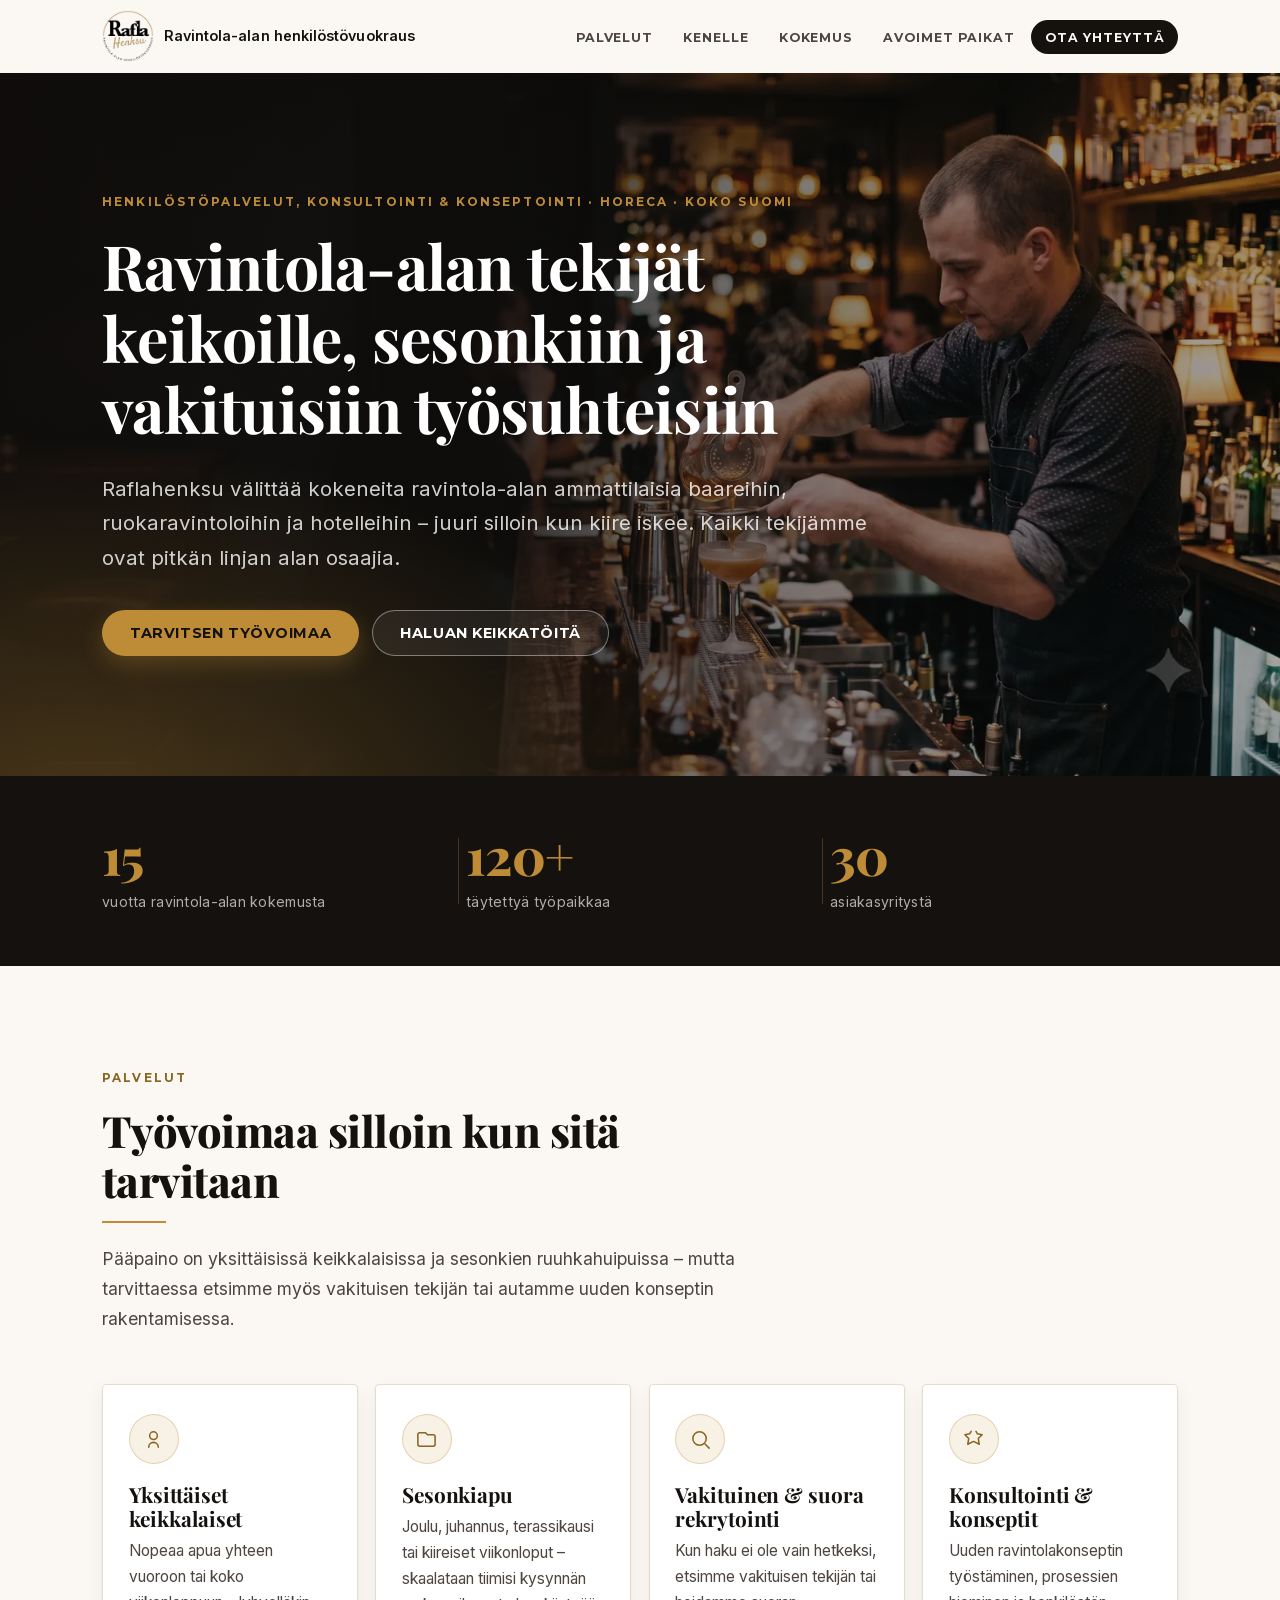
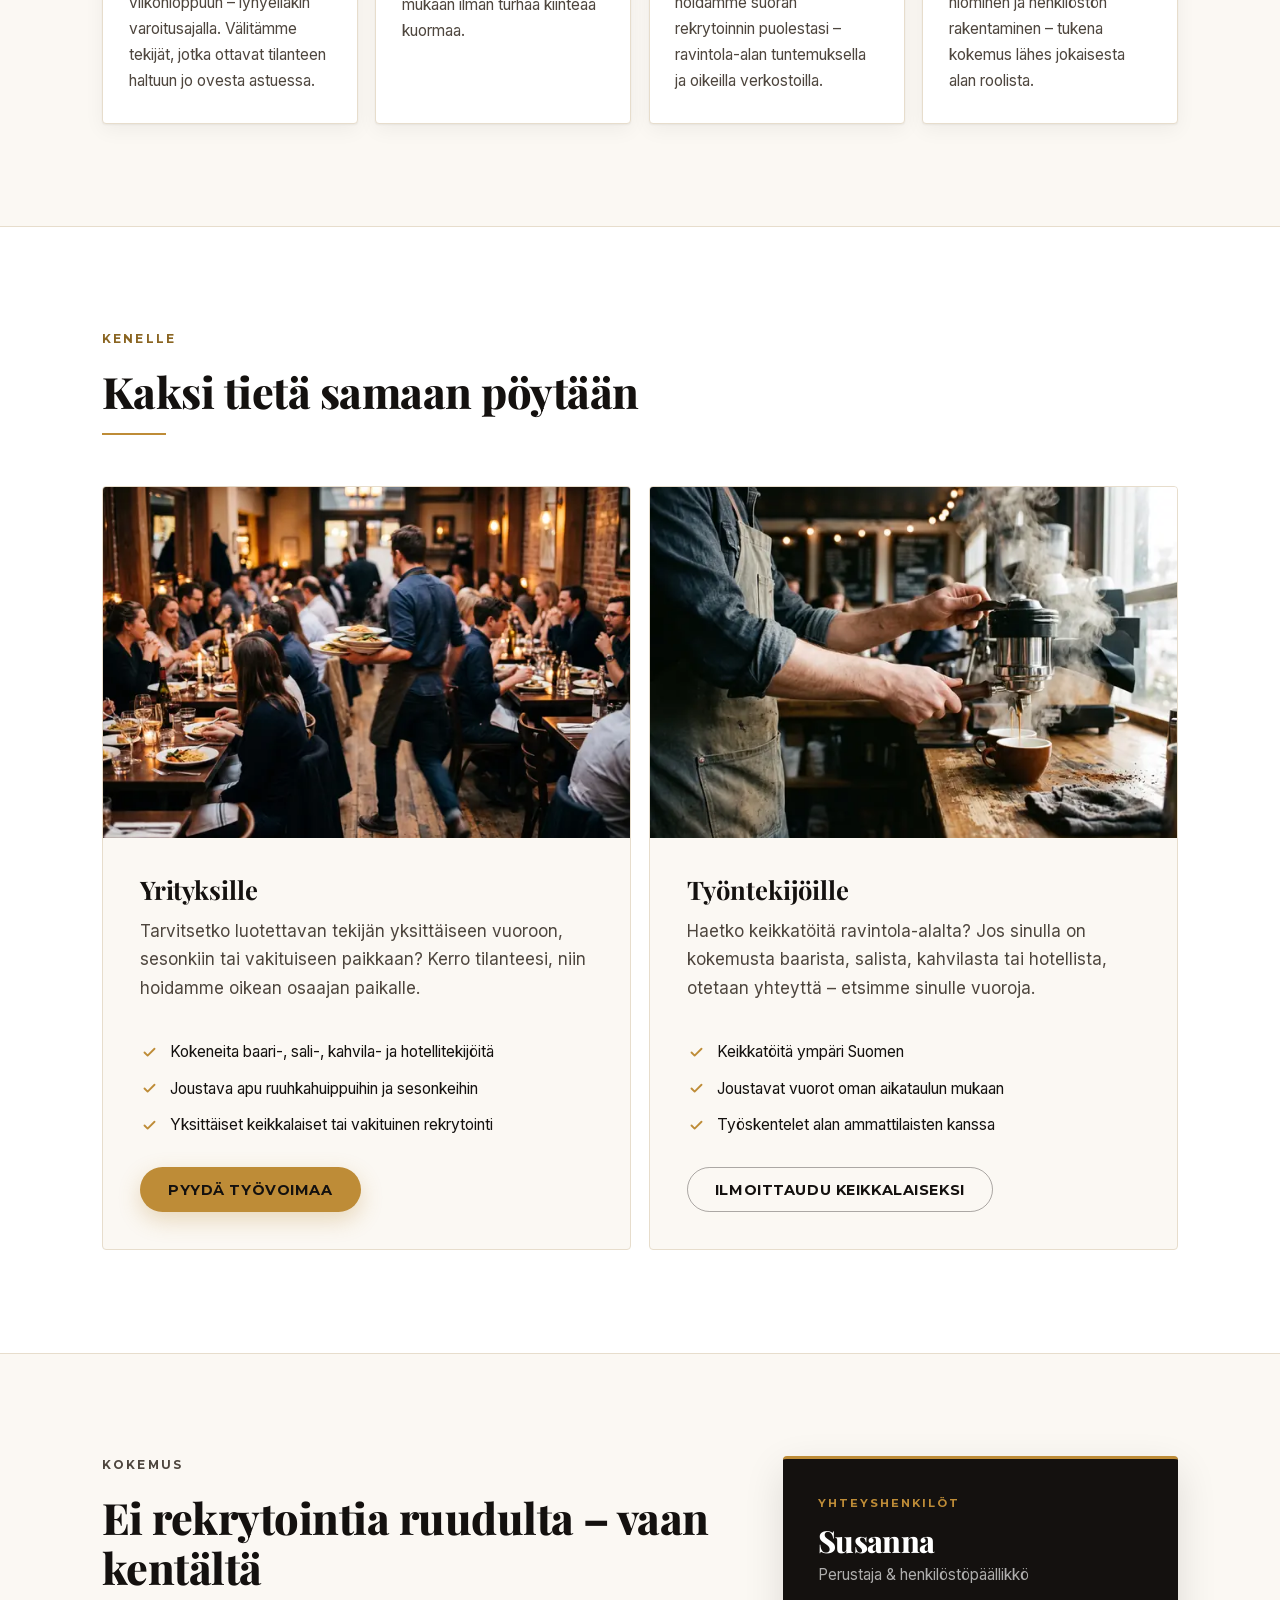
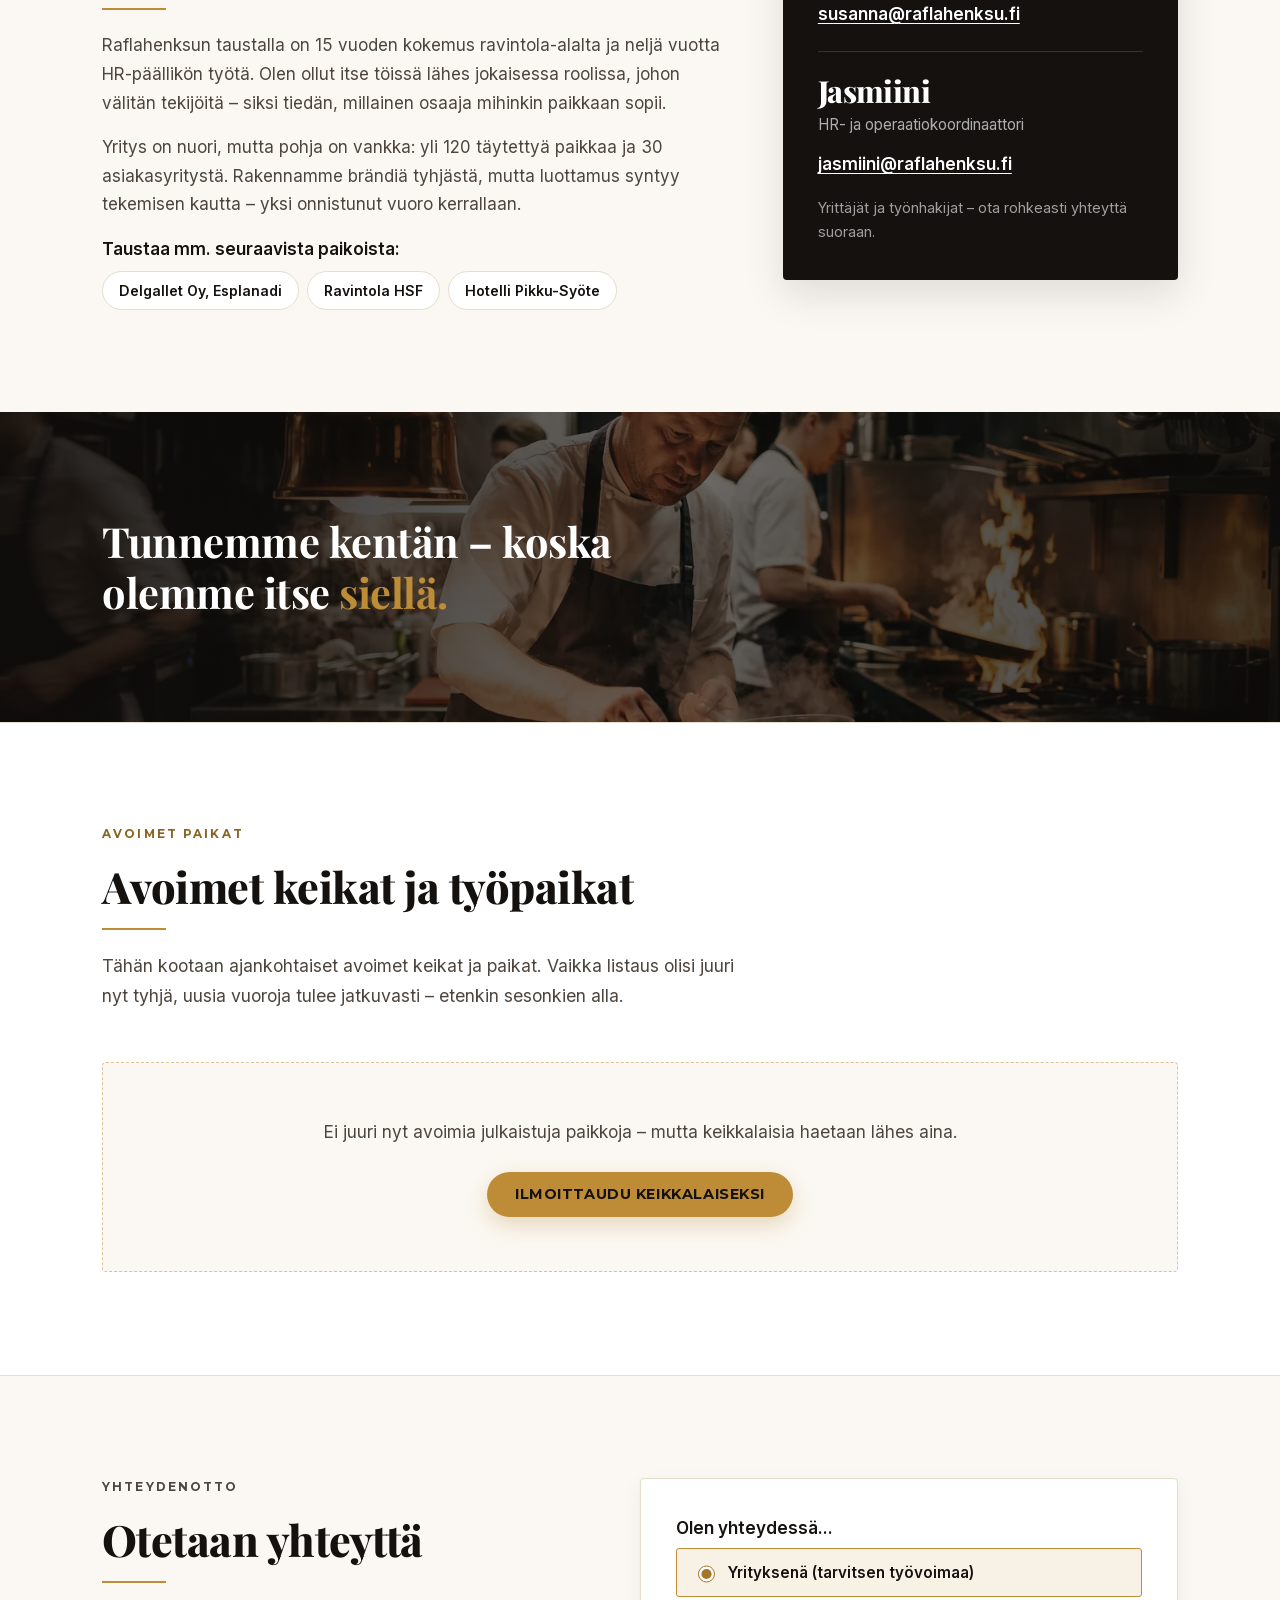
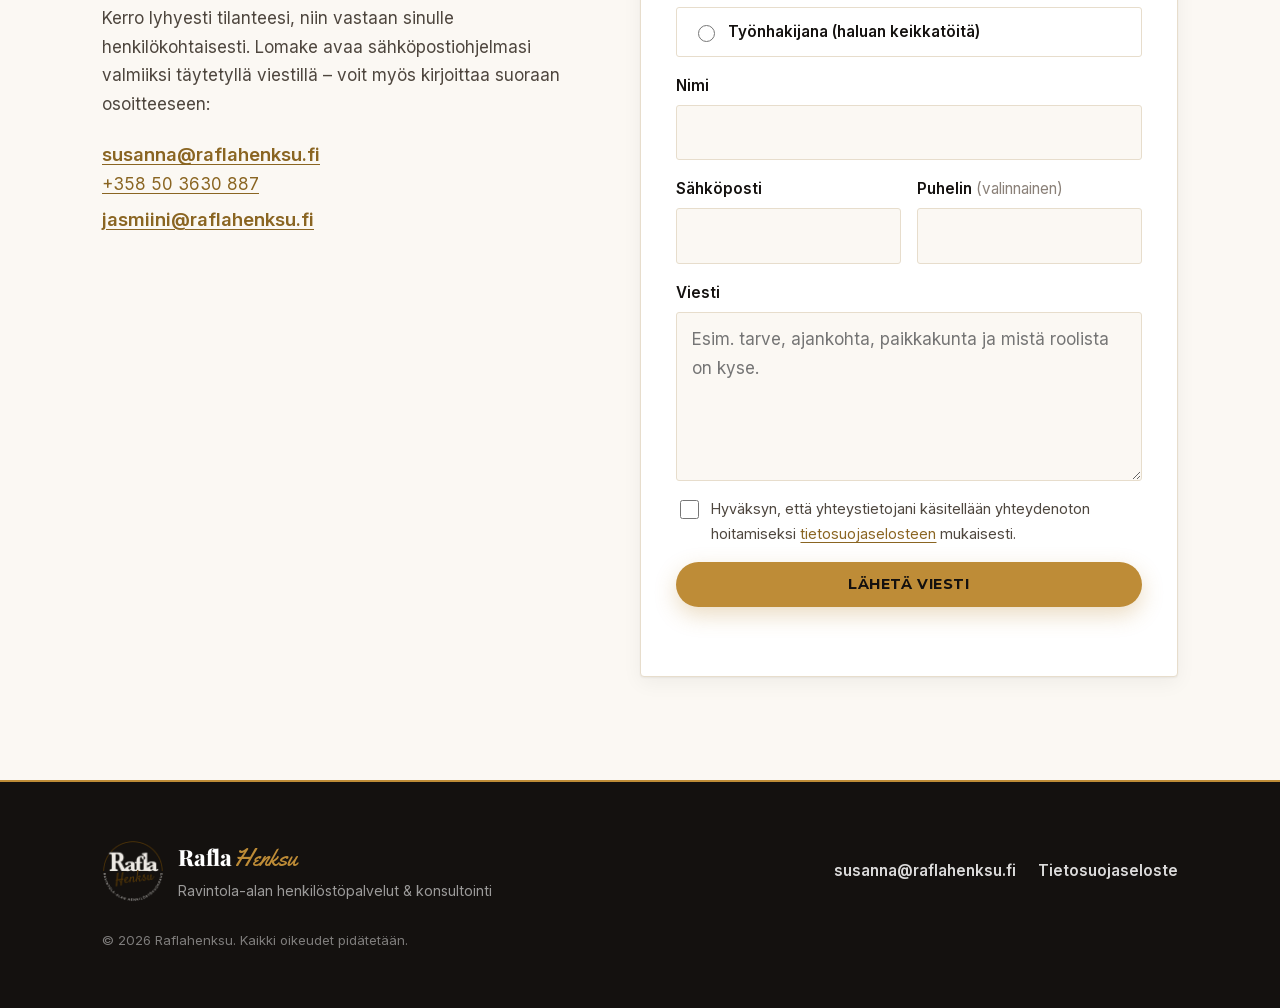
==== commit d9ddb9f9: "Kuvakaistaleen teksti: pois "olleet" ja kaunokirjoitus Korostus jää kultaisen värin varaan, fontti p" ====
--- a/index.html
+++ b/index.html
@@ -310,7 +310,7 @@
            width="1600" height="893" loading="lazy" decoding="async">
       <div class="band-scrim" aria-hidden="true"></div>
       <div class="wrap band-inner reveal">
-        <p class="band-text">Tunnemme kentän – koska olemme itse <span>olleet siellä.</span></p>
+        <p class="band-text">Tunnemme kentän – koska olemme itse <span>siellä.</span></p>
       </div>
     </section>
 
--- a/styles.css
+++ b/styles.css
@@ -277,7 +277,7 @@
   font-family: var(--font-display); font-weight: 700; margin: 0;
   font-size: clamp(1.6rem, 4.2vw, 2.6rem); line-height: 1.22; letter-spacing: -.012em; max-width: 24ch;
 }
-.band-text span { font-family: var(--font-script); font-weight: 400; color: var(--gold); letter-spacing: 0; }
+.band-text span { color: var(--gold); }
 
 /* ---------- Kokemus / about ---------- */
 .about { display: grid; grid-template-columns: 1fr; gap: 1.8rem; align-items: start; }
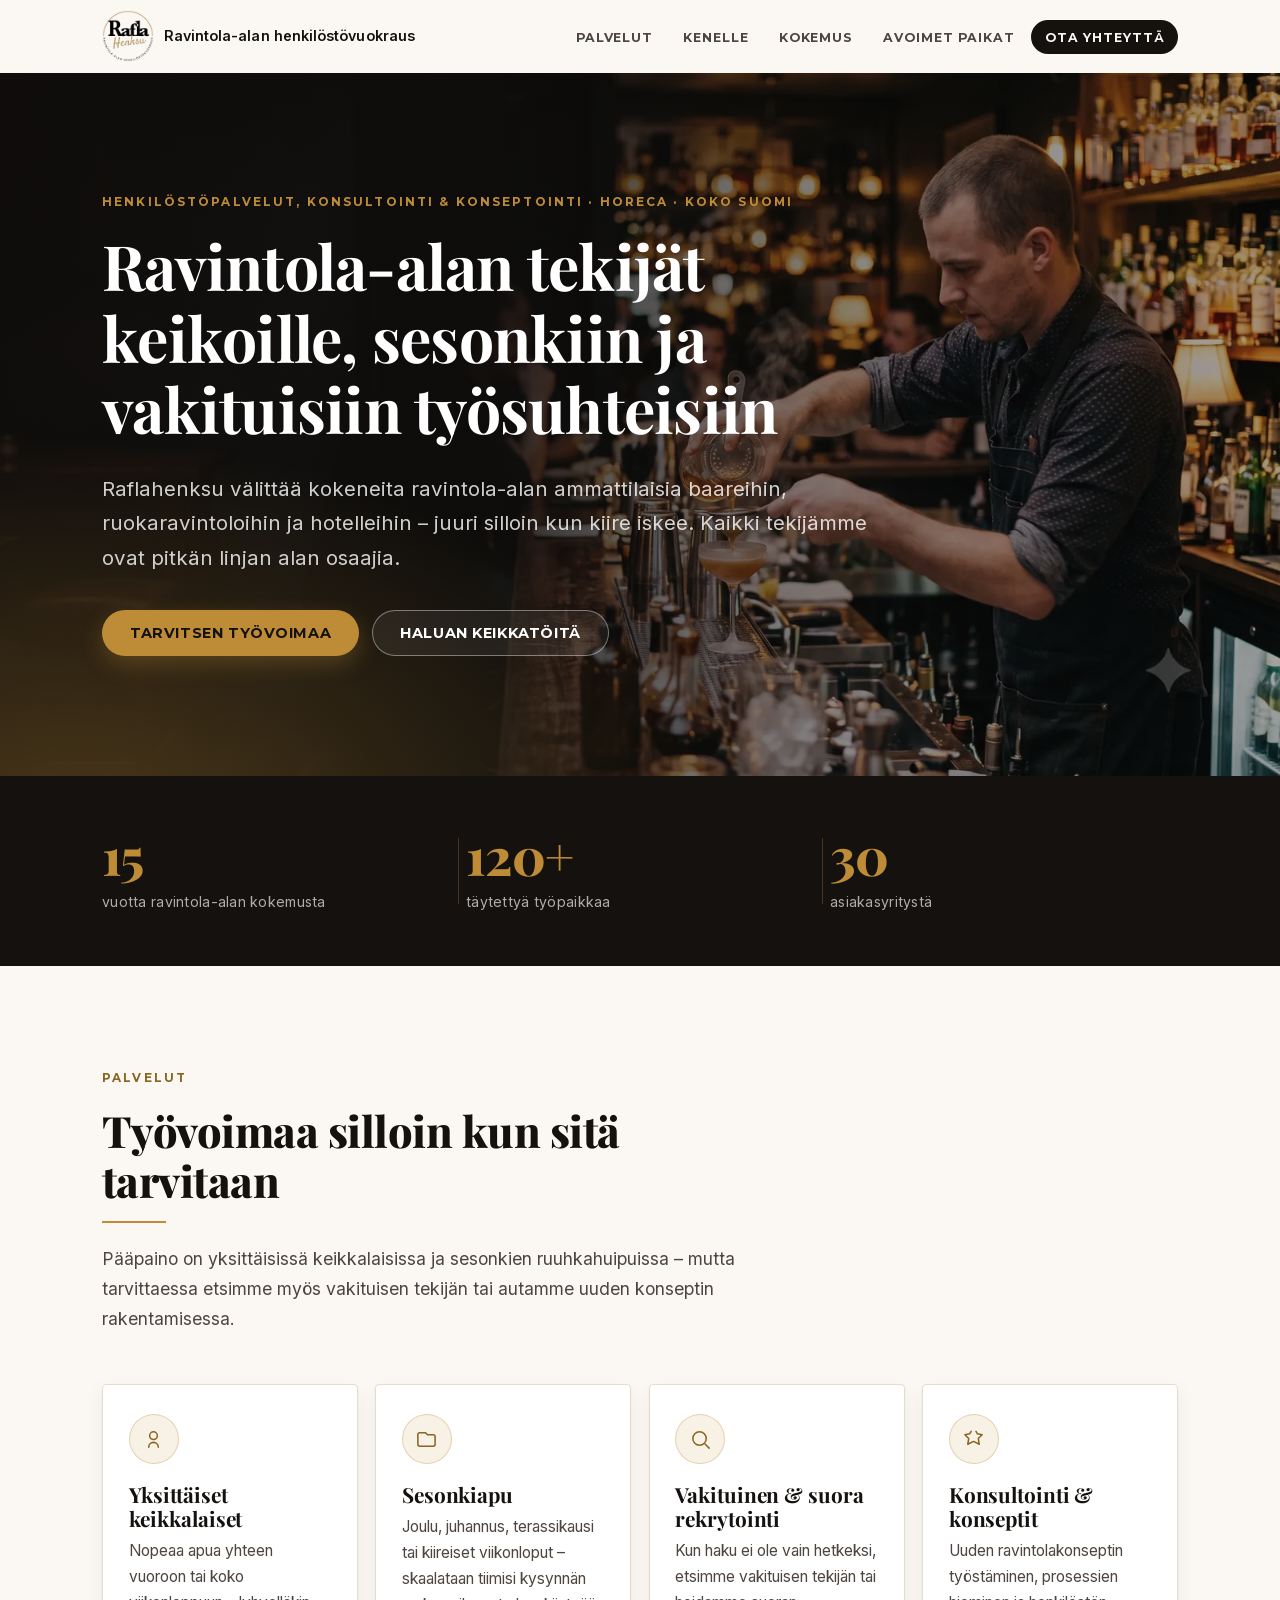
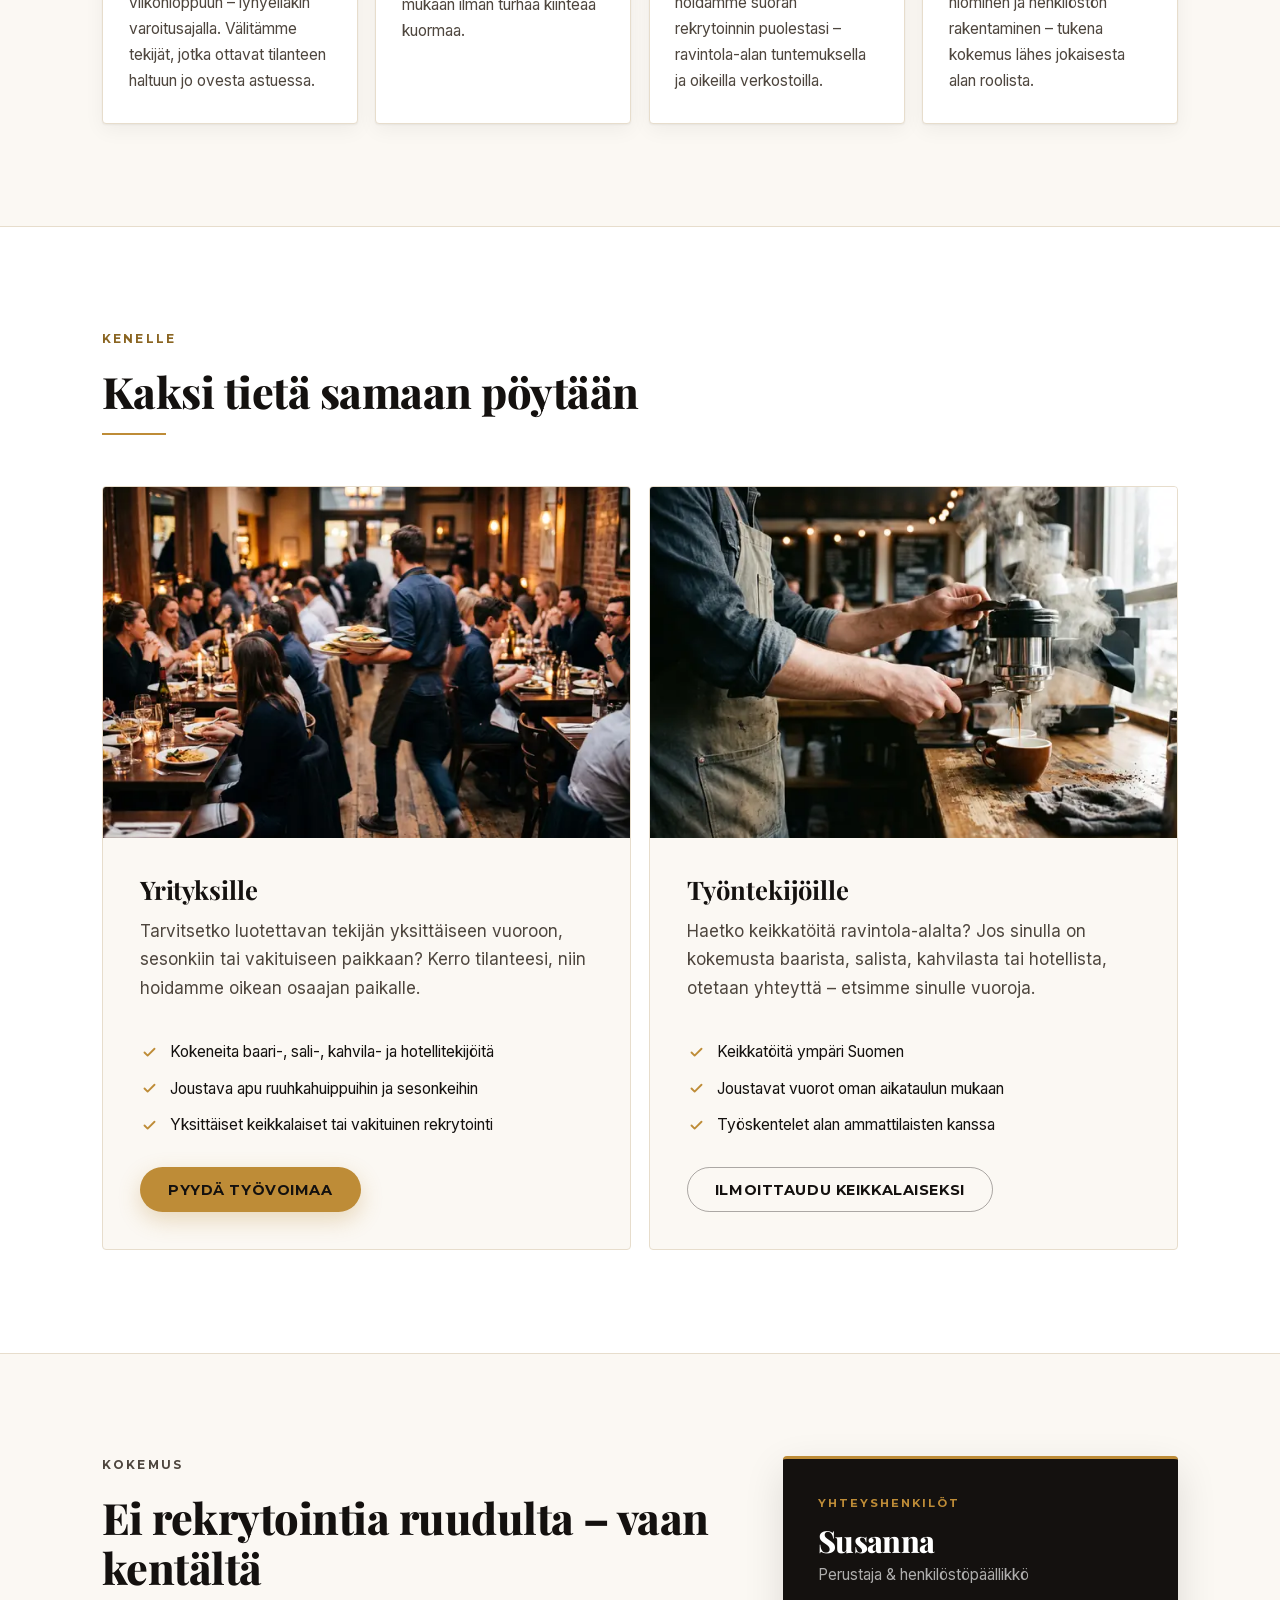
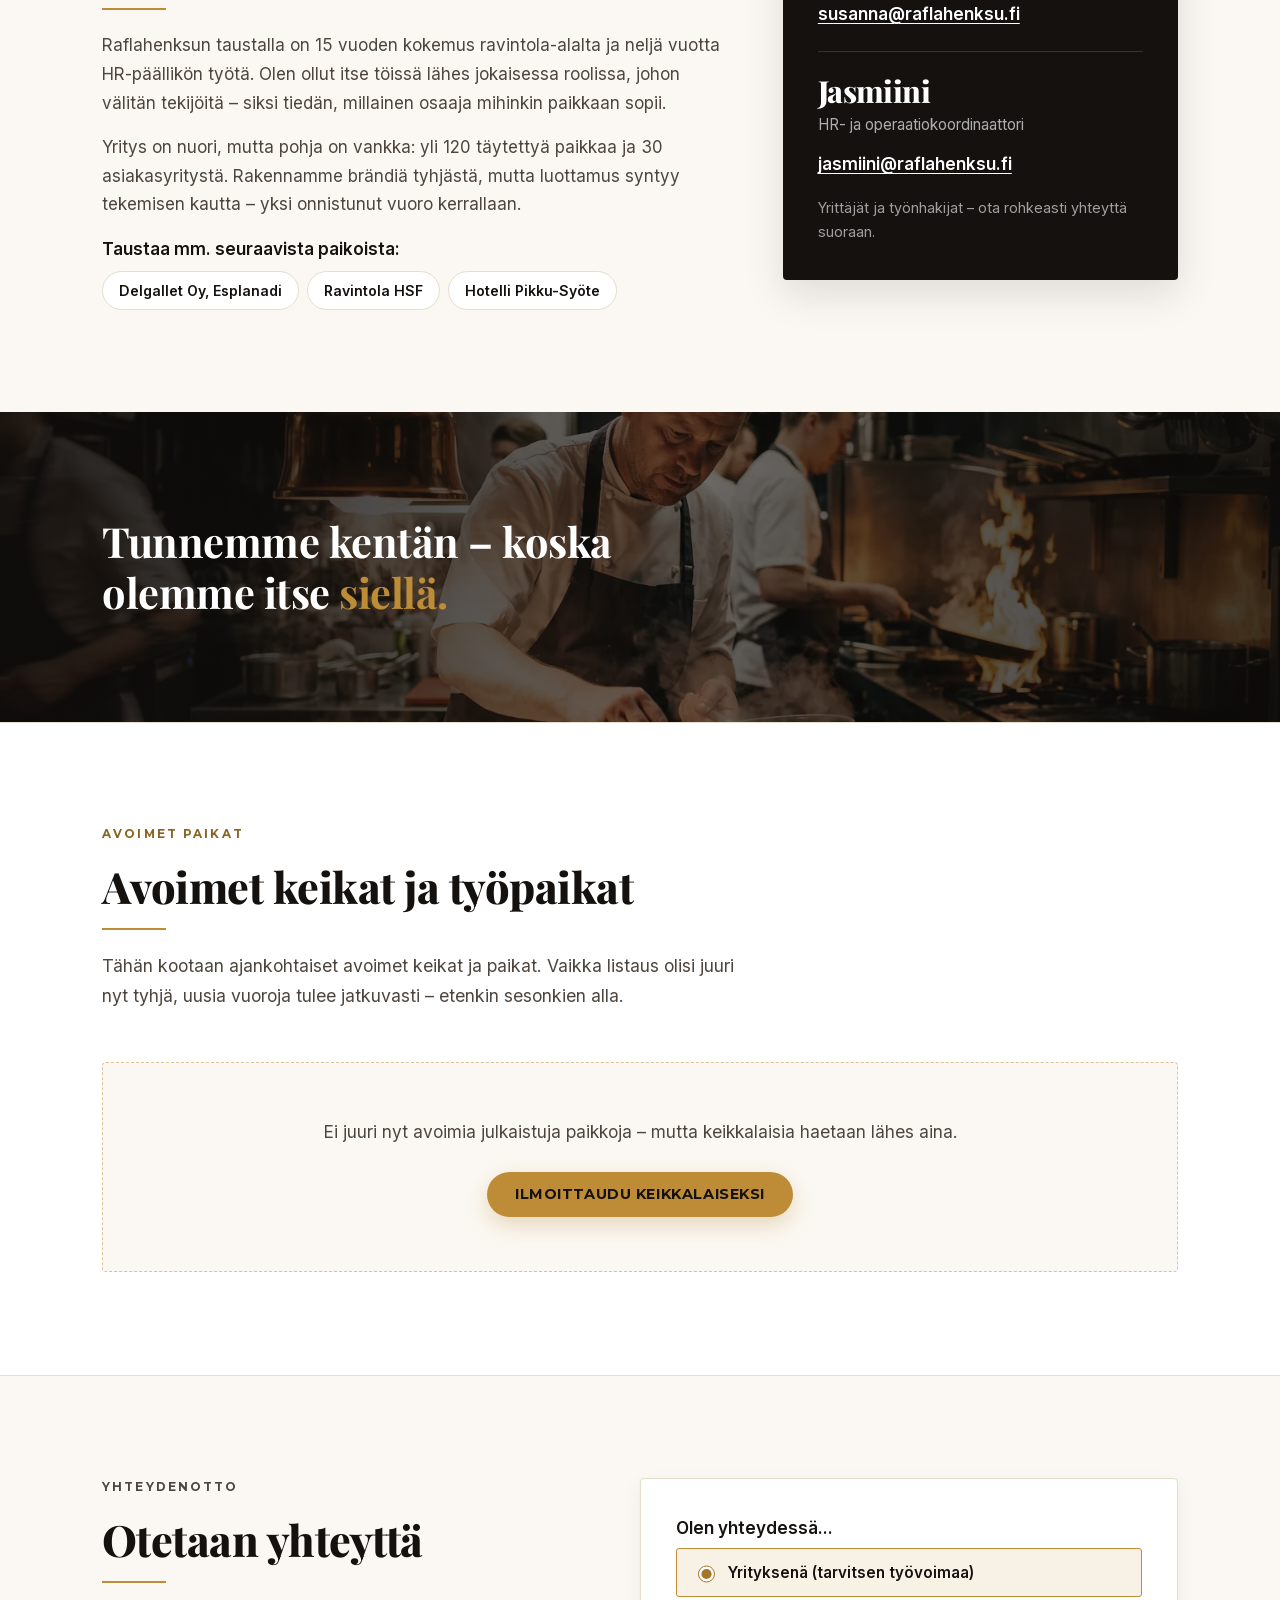
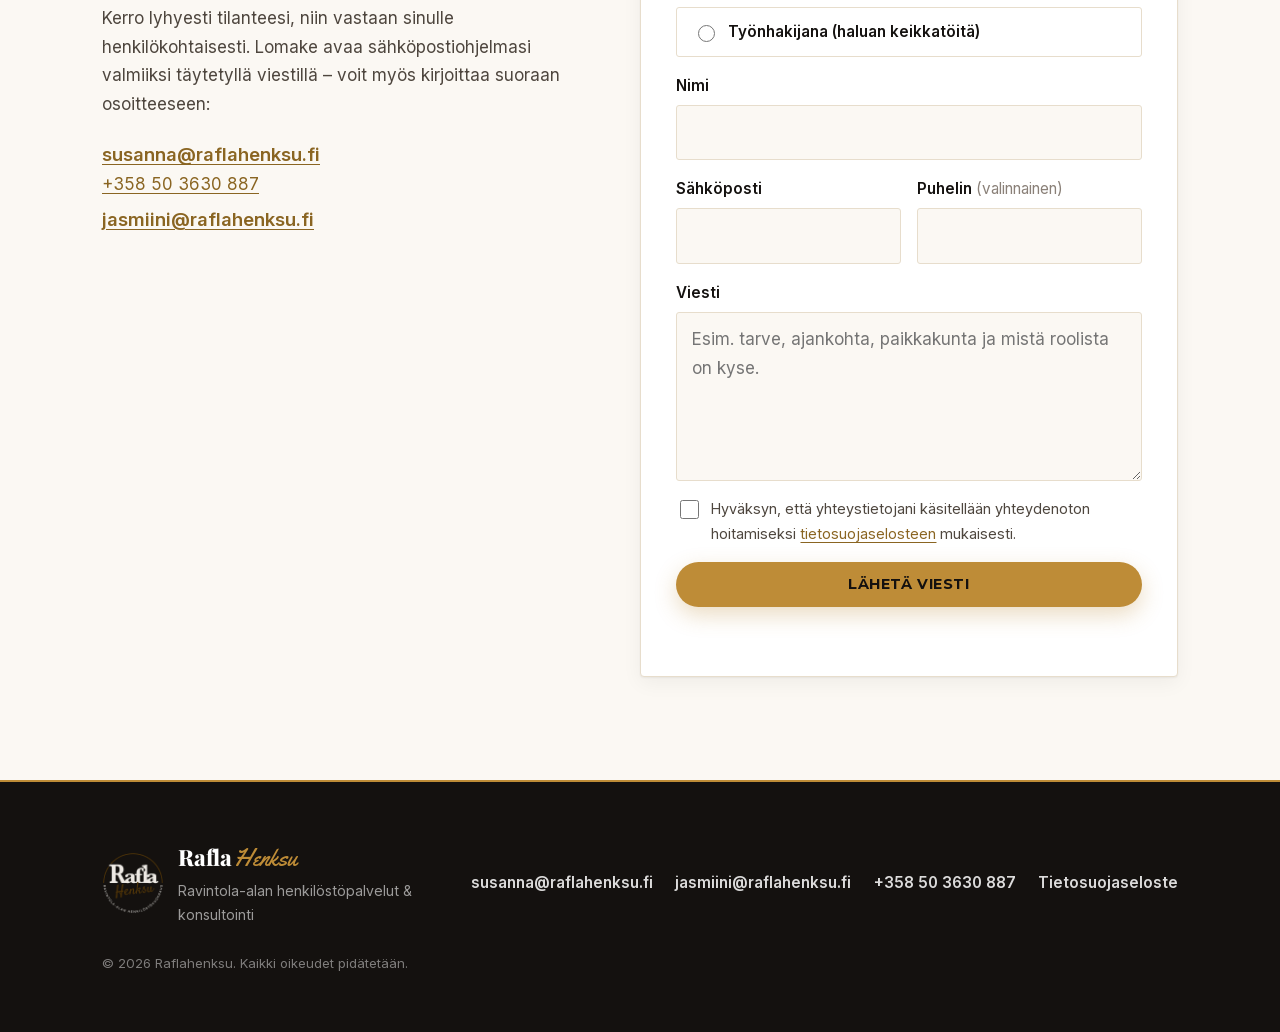
==== commit 78ab7569: "Lisää Jasmiinin sähköposti ja puhelinnumero footeriin Co-Authored-By: Claude Opus 5 <noreply@anthrop" ====
--- a/index.html
+++ b/index.html
@@ -412,6 +412,8 @@
       </div>
       <div class="footer-links">
         <a href="mailto:susanna@raflahenksu.fi">susanna@raflahenksu.fi</a>
+        <a href="mailto:jasmiini@raflahenksu.fi">jasmiini@raflahenksu.fi</a>
+        <a href="tel:+358503630887">+358 50 3630 887</a>
         <a href="tietosuoja.html">Tietosuojaseloste</a>
       </div>
       <p class="footer-copy">© <span id="year">2026</span> Raflahenksu. Kaikki oikeudet pidätetään.</p>
